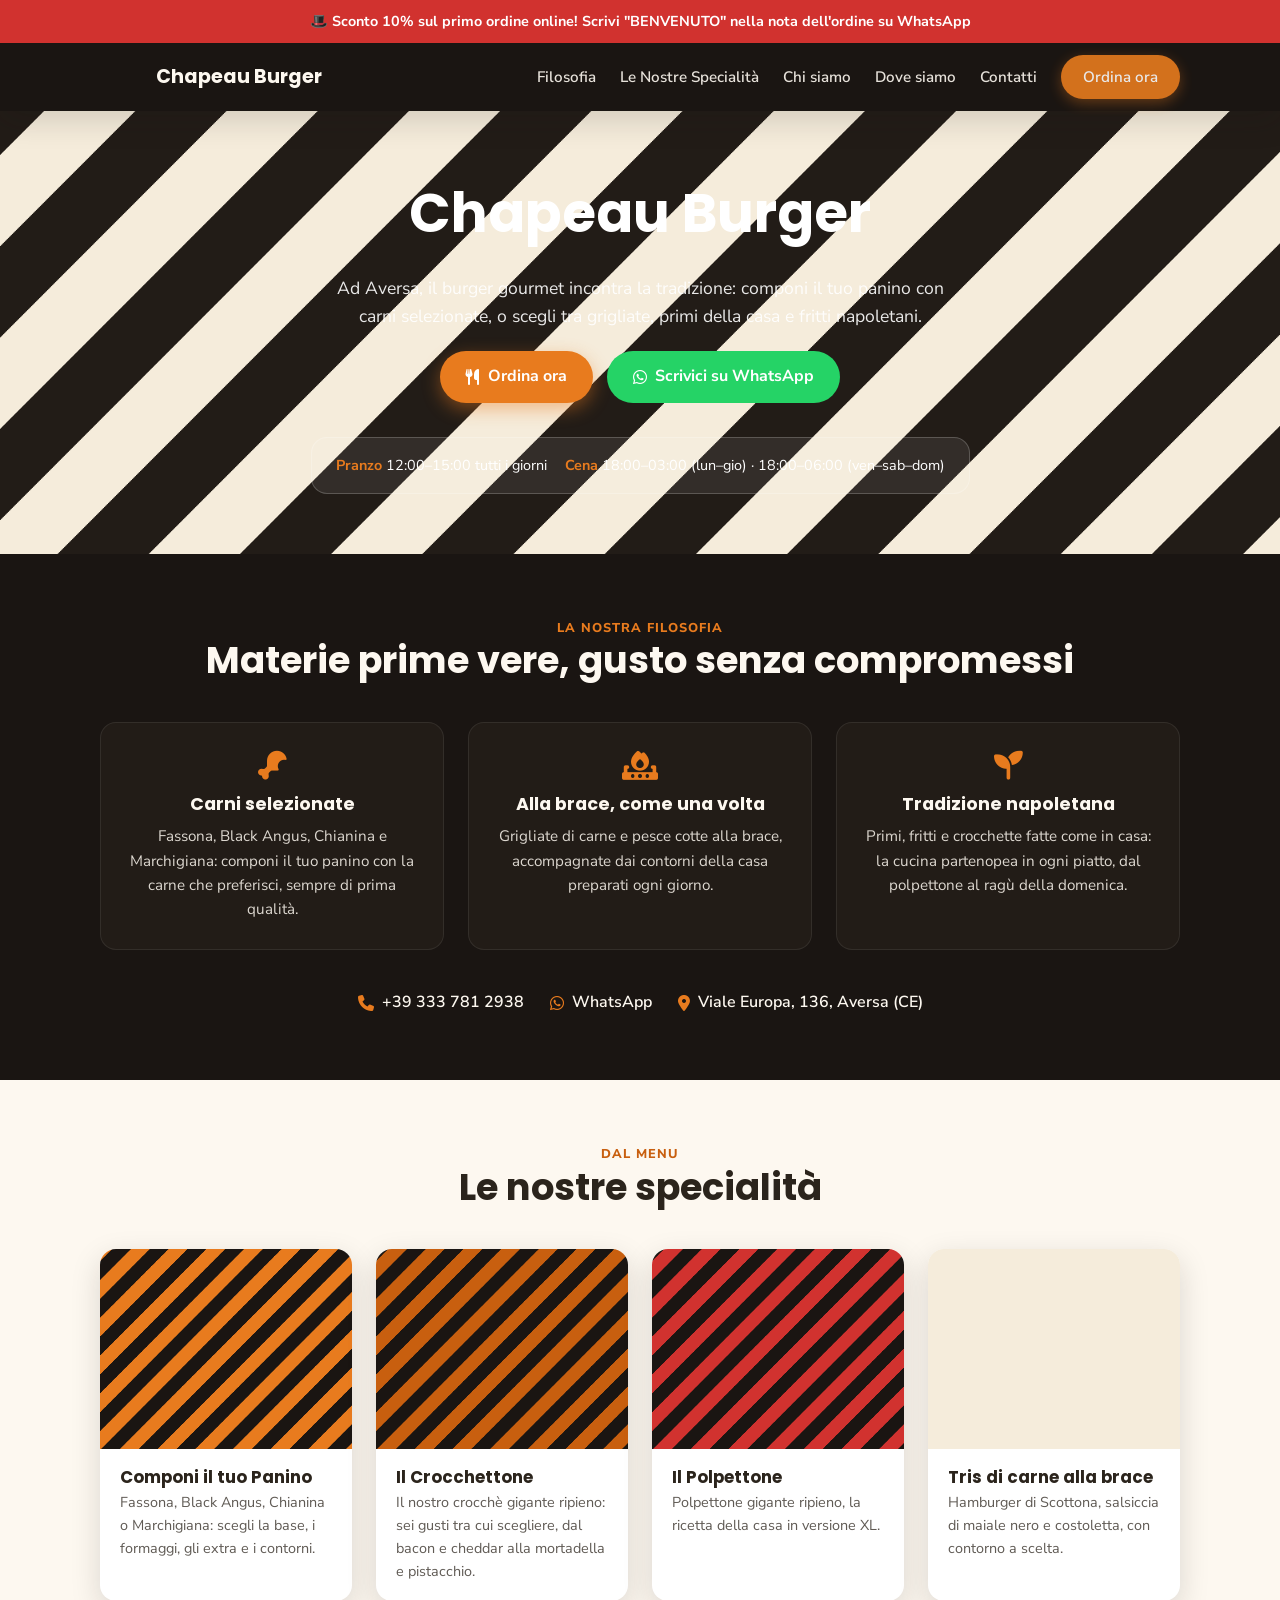
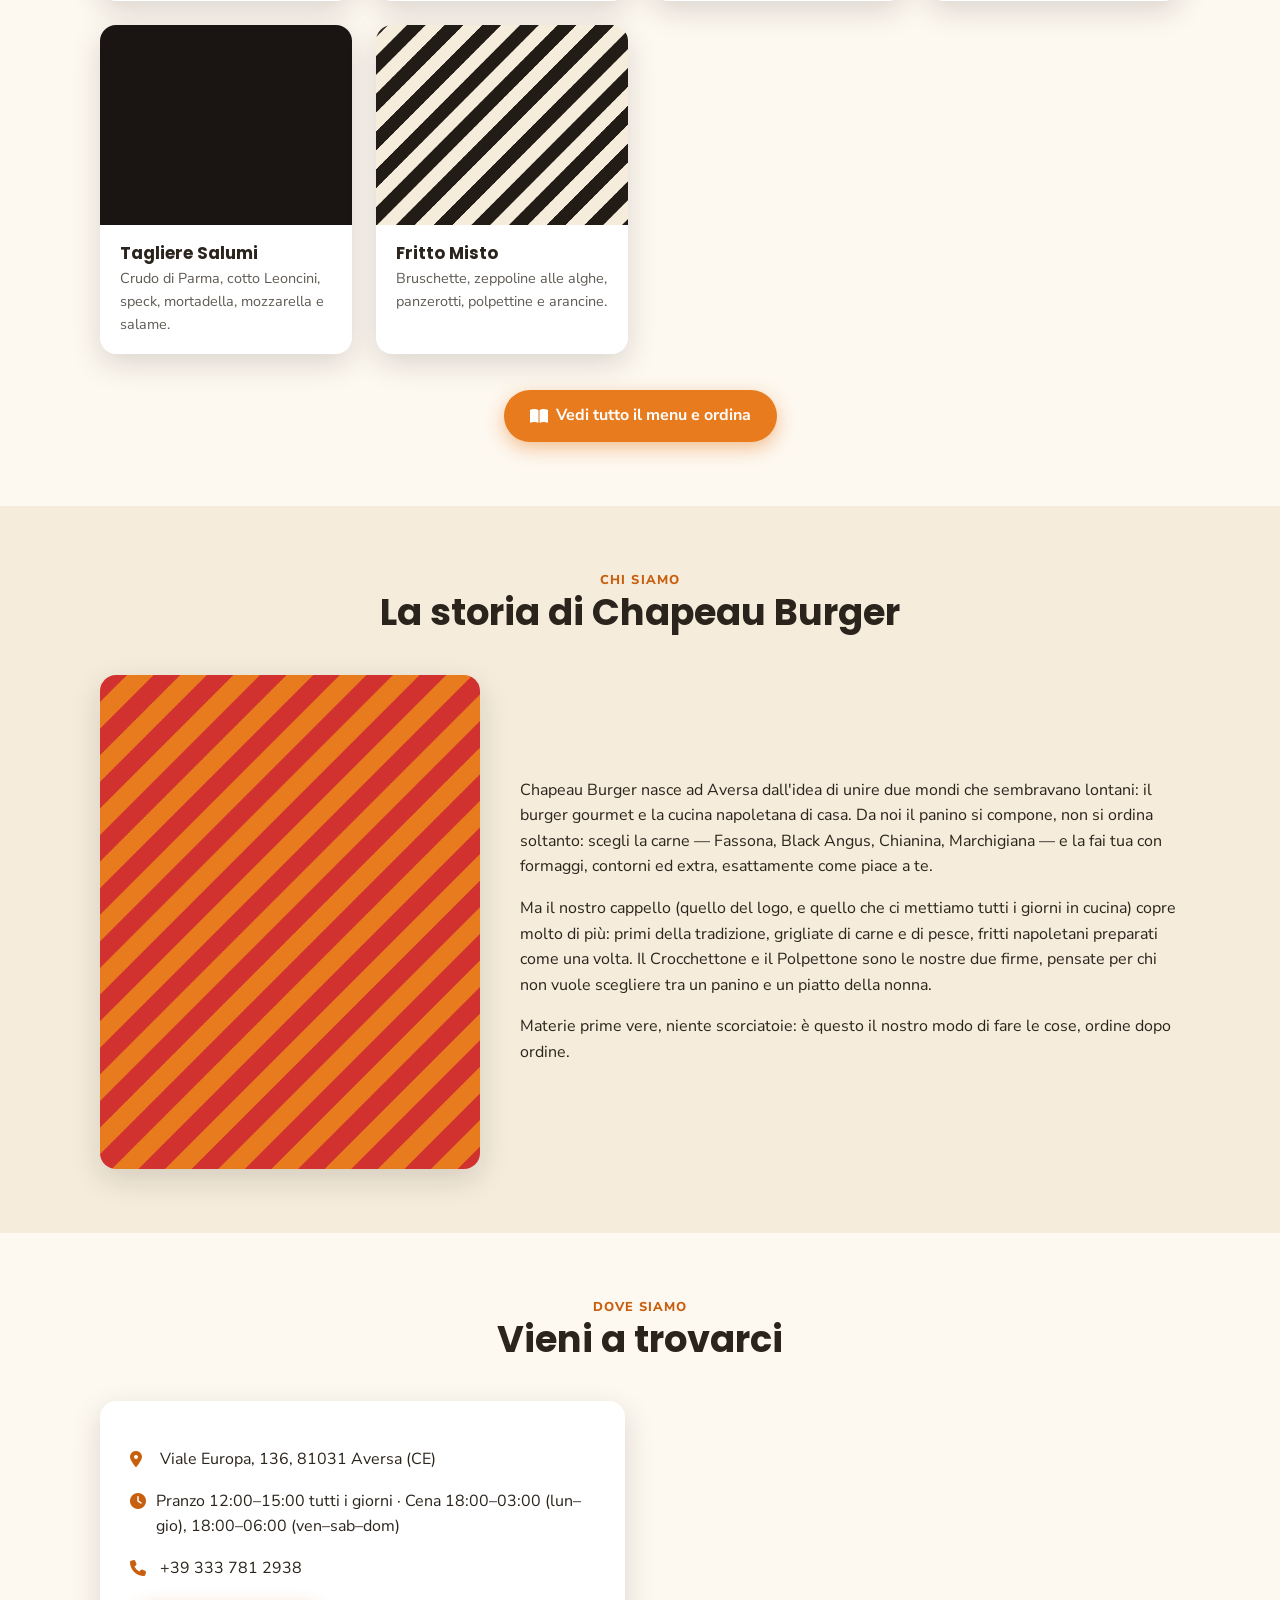
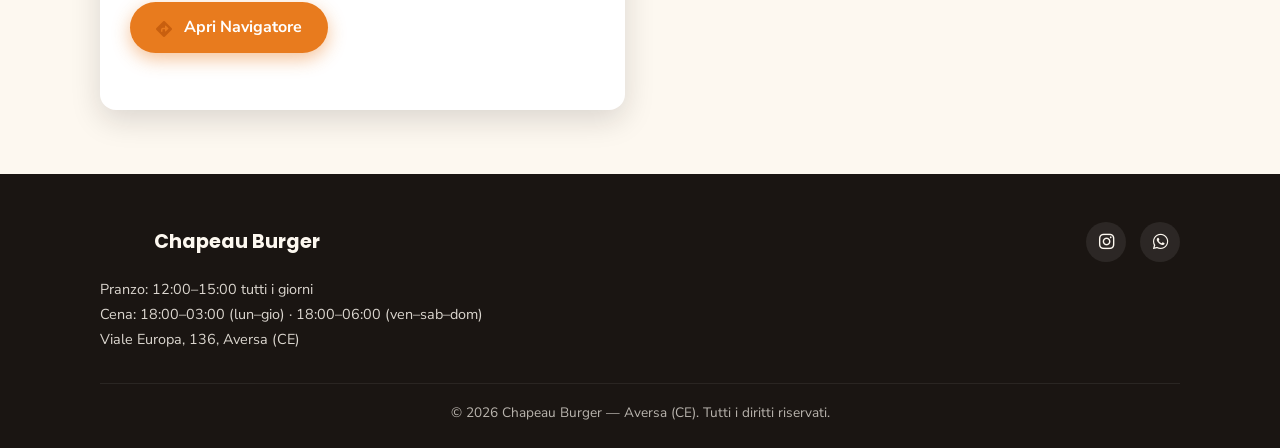
==== index.html @ 7fc09548 "Genera sistema completo Chapeau Burger: vetrina, ordinazione, admin, magazzino Sito vetrina (index.h" ====
<!DOCTYPE html>
<html lang="it">
<head>
<meta charset="UTF-8">
<meta name="viewport" content="width=device-width, initial-scale=1.0">
<title>Chapeau Burger Aversa | Burger Gourmet, Grigliate & Cucina Napoletana</title>
<meta name="description" content="Chapeau Burger ad Aversa (CE): burger gourmet componibili con carni selezionate Fassona, Black Angus e Chianina, grigliate, primi della tradizione napoletana. Ordina online o su WhatsApp, asporto e domicilio.">
<link rel="canonical" href="https://www.chapeauburger.it/">
<meta name="theme-color" content="#1a1512">

<meta property="og:type" content="restaurant">
<meta property="og:title" content="Chapeau Burger Aversa | Burger Gourmet & Grigliate">
<meta property="og:description" content="Componi il tuo panino con carni selezionate, o scegli tra grigliate e primi della tradizione. Ordina online o su WhatsApp.">
<meta property="og:image" content="https://www.chapeauburger.it/images/hero-bg.jpg">
<meta property="og:url" content="https://www.chapeauburger.it/">
<meta property="og:locale" content="it_IT">

<link rel="icon" href="images/favicon.png">
<link rel="preconnect" href="https://fonts.googleapis.com">
<link href="https://fonts.googleapis.com/css2?family=Poppins:wght@600;700;800&family=Nunito+Sans:wght@400;600;700&display=swap" rel="stylesheet">
<link rel="stylesheet" href="https://cdnjs.cloudflare.com/ajax/libs/font-awesome/6.5.1/css/all.min.css">
<link rel="stylesheet" href="css/site.css">
</head>
<body>

<div class="banner-promo" id="banner-promo">🎩 Sconto 10% sul primo ordine online! Scrivi "BENVENUTO" nella nota dell'ordine su WhatsApp</div>

<header class="topbar">
  <div class="container">
    <a href="#" class="topbar-brand">
      <img src="images/logo.png" alt="Logo Chapeau Burger">
      Chapeau Burger
    </a>
    <button class="menu-toggle" id="menu-toggle" aria-label="Apri menu di navigazione"><i class="fa-solid fa-bars"></i></button>
    <nav class="topbar-nav" id="topbar-nav">
      <a href="#filosofia">Filosofia</a>
      <a href="#pizze">Le Nostre Specialità</a>
      <a href="#chi-siamo">Chi siamo</a>
      <a href="#dove-siamo">Dove siamo</a>
      <a href="#contatti">Contatti</a>
      <a href="menu.html" class="cta-btn">Ordina ora</a>
    </nav>
  </div>
</header>

<section class="hero" style="background-image:url('images/hero-bg.jpg');">
  <div class="container">
    <h1>Chapeau Burger</h1>
    <p class="sottotitolo">Ad Aversa, il burger gourmet incontra la tradizione: componi il tuo panino con carni selezionate, o scegli tra grigliate, primi della casa e fritti napoletani.</p>
    <div class="hero-azioni">
      <a href="menu.html" class="btn btn-primario"><i class="fa-solid fa-utensils"></i> Ordina ora</a>
      <a href="https://wa.me/393337812938?text=Ciao%20Chapeau%20Burger%2C%20vorrei%20fare%20un%20ordine!" target="_blank" rel="noopener" class="btn btn-secondario"><i class="fa-brands fa-whatsapp"></i> Scrivici su WhatsApp</a>
    </div>
    <div class="hero-orari">
      <span><strong>Pranzo</strong> 12:00–15:00 tutti i giorni</span>
      <span><strong>Cena</strong> 18:00–03:00 (lun–gio) · 18:00–06:00 (ven–sab–dom)</span>
    </div>
  </div>
</section>

<section class="filosofia" id="filosofia">
  <div class="container">
    <div class="section-titolo">
      <div class="eyebrow">La nostra filosofia</div>
      <h2>Materie prime vere, gusto senza compromessi</h2>
    </div>
    <div class="filosofia-grid">
      <div class="filosofia-card">
        <i class="fa-solid fa-drumstick-bite"></i>
        <h3>Carni selezionate</h3>
        <p>Fassona, Black Angus, Chianina e Marchigiana: componi il tuo panino con la carne che preferisci, sempre di prima qualità.</p>
      </div>
      <div class="filosofia-card">
        <i class="fa-solid fa-fire-burner"></i>
        <h3>Alla brace, come una volta</h3>
        <p>Grigliate di carne e pesce cotte alla brace, accompagnate dai contorni della casa preparati ogni giorno.</p>
      </div>
      <div class="filosofia-card">
        <i class="fa-solid fa-seedling"></i>
        <h3>Tradizione napoletana</h3>
        <p>Primi, fritti e crocchette fatte come in casa: la cucina partenopea in ogni piatto, dal polpettone al ragù della domenica.</p>
      </div>
    </div>
    <div class="contatti-rapidi">
      <a href="tel:+393337812938"><i class="fa-solid fa-phone"></i> +39 333 781 2938</a>
      <a href="https://wa.me/393337812938" target="_blank" rel="noopener"><i class="fa-brands fa-whatsapp"></i> WhatsApp</a>
      <a href="#dove-siamo"><i class="fa-solid fa-location-dot"></i> Viale Europa, 136, Aversa (CE)</a>
    </div>
  </div>
</section>

<section id="pizze">
  <div class="container">
    <div class="section-titolo">
      <div class="eyebrow">Dal menu</div>
      <h2>Le nostre specialità</h2>
    </div>
    <div class="gallery-grid">
      <div class="gallery-card">
        <img src="images/piatti/componi-panino.jpg" alt="Componi il tuo Panino da Chapeau Burger">
        <div class="gallery-card-body">
          <h3>Componi il tuo Panino</h3>
          <p>Fassona, Black Angus, Chianina o Marchigiana: scegli la base, i formaggi, gli extra e i contorni.</p>
        </div>
      </div>
      <div class="gallery-card">
        <img src="images/piatti/il-crocchettone.jpg" alt="Il Crocchettone di Chapeau Burger">
        <div class="gallery-card-body">
          <h3>Il Crocchettone</h3>
          <p>Il nostro crocchè gigante ripieno: sei gusti tra cui scegliere, dal bacon e cheddar alla mortadella e pistacchio.</p>
        </div>
      </div>
      <div class="gallery-card">
        <img src="images/piatti/il-polpettone.jpg" alt="Il Polpettone di Chapeau Burger">
        <div class="gallery-card-body">
          <h3>Il Polpettone</h3>
          <p>Polpettone gigante ripieno, la ricetta della casa in versione XL.</p>
        </div>
      </div>
      <div class="gallery-card">
        <img src="images/piatti/tris-carne-brace.jpg" alt="Tris di carne alla brace">
        <div class="gallery-card-body">
          <h3>Tris di carne alla brace</h3>
          <p>Hamburger di Scottona, salsiccia di maiale nero e costoletta, con contorno a scelta.</p>
        </div>
      </div>
      <div class="gallery-card">
        <img src="images/piatti/tagliere-salumi.jpg" alt="Tagliere di salumi">
        <div class="gallery-card-body">
          <h3>Tagliere Salumi</h3>
          <p>Crudo di Parma, cotto Leoncini, speck, mortadella, mozzarella e salame.</p>
        </div>
      </div>
      <div class="gallery-card">
        <img src="images/piatti/fritto-misto.jpg" alt="Fritto misto napoletano">
        <div class="gallery-card-body">
          <h3>Fritto Misto</h3>
          <p>Bruschette, zeppoline alle alghe, panzerotti, polpettine e arancine.</p>
        </div>
      </div>
    </div>
    <div style="text-align:center; margin-top: 36px;">
      <a href="menu.html" class="btn btn-primario"><i class="fa-solid fa-book-open"></i> Vedi tutto il menu e ordina</a>
    </div>
  </div>
</section>

<section id="chi-siamo" style="background: var(--crema-2);">
  <div class="container">
    <div class="section-titolo">
      <div class="eyebrow">Chi siamo</div>
      <h2>La storia di Chapeau Burger</h2>
    </div>
    <div class="chi-siamo">
      <img src="images/chef.jpg" alt="Lo chef di Chapeau Burger">
      <div>
        <p>Chapeau Burger nasce ad Aversa dall'idea di unire due mondi che sembravano lontani: il burger gourmet e la cucina napoletana di casa. Da noi il panino si compone, non si ordina soltanto: scegli la carne — Fassona, Black Angus, Chianina, Marchigiana — e la fai tua con formaggi, contorni ed extra, esattamente come piace a te.</p>
        <p>Ma il nostro cappello (quello del logo, e quello che ci mettiamo tutti i giorni in cucina) copre molto di più: primi della tradizione, grigliate di carne e di pesce, fritti napoletani preparati come una volta. Il Crocchettone e il Polpettone sono le nostre due firme, pensate per chi non vuole scegliere tra un panino e un piatto della nonna.</p>
        <p>Materie prime vere, niente scorciatoie: è questo il nostro modo di fare le cose, ordine dopo ordine.</p>
      </div>
    </div>
  </div>
</section>

<section id="dove-siamo">
  <div class="container">
    <div class="section-titolo">
      <div class="eyebrow">Dove siamo</div>
      <h2>Vieni a trovarci</h2>
    </div>
    <div class="dove-siamo-grid">
      <div class="dove-info">
        <p><i class="fa-solid fa-location-dot"></i> Viale Europa, 136, 81031 Aversa (CE)</p>
        <p><i class="fa-solid fa-clock"></i> Pranzo 12:00–15:00 tutti i giorni · Cena 18:00–03:00 (lun–gio), 18:00–06:00 (ven–sab–dom)</p>
        <p><i class="fa-solid fa-phone"></i> <a href="tel:+393337812938">+39 333 781 2938</a></p>
        <p style="margin-top:20px;">
          <a class="btn btn-primario" href="https://maps.google.com/maps/place//data=!4m2!3m1!1s0x133b01271f1517b1:0xddb667e65a0e51fb?entry=s" target="_blank" rel="noopener">
            <i class="fa-solid fa-diamond-turn-right"></i> Apri Navigatore
          </a>
        </p>
      </div>
      <div class="dove-siamo">
        <iframe src="https://www.google.com/maps?q=Chapeau+Burger+Viale+Europa+136+Aversa+CE&output=embed" loading="lazy" title="Mappa Chapeau Burger" referrerpolicy="no-referrer-when-downgrade" allowfullscreen></iframe>
      </div>
    </div>
  </div>
</section>

<footer id="contatti">
  <div class="container">
    <div class="footer-grid">
      <div>
        <div class="footer-brand"><img src="images/logo.png" alt="Logo Chapeau Burger"> Chapeau Burger</div>
        <div class="footer-orari" style="margin-top:14px;">
          <p>Pranzo: 12:00–15:00 tutti i giorni</p>
          <p>Cena: 18:00–03:00 (lun–gio) · 18:00–06:00 (ven–sab–dom)</p>
          <p>Viale Europa, 136, Aversa (CE)</p>
        </div>
      </div>
      <div class="footer-social">
        <a href="https://www.instagram.com/chapeauburger" target="_blank" rel="noopener" aria-label="Instagram"><i class="fa-brands fa-instagram"></i></a>
        <a href="https://wa.me/393337812938" target="_blank" rel="noopener" aria-label="WhatsApp"><i class="fa-brands fa-whatsapp"></i></a>
      </div>
    </div>
    <div class="footer-bottom">
      &copy; <span id="anno-corrente"></span> Chapeau Burger — Aversa (CE). Tutti i diritti riservati.
    </div>
  </div>
</footer>

<script>
  document.getElementById('anno-corrente').textContent = new Date().getFullYear();
  const menuToggle = document.getElementById('menu-toggle');
  const topbarNav = document.getElementById('topbar-nav');
  menuToggle.addEventListener('click', () => topbarNav.classList.toggle('aperto'));
  topbarNav.querySelectorAll('a').forEach((a) => a.addEventListener('click', () => topbarNav.classList.remove('aperto')));
</script>
</body>
</html>
---- css/site.css ----
:root {
  --nero: #1a1512;
  --nero-2: #221c17;
  --crema: #fdf8f0;
  --crema-2: #f5ecdb;
  --arancio: #e87b1e;
  --arancio-scuro: #c85f0f;
  --rosso: #d1322f;
  --testo: #2b241c;
  --bianco: #ffffff;
  --ombra: 0 10px 30px rgba(26, 21, 18, 0.15);
  --radius: 16px;
  --font-titoli: "Poppins", sans-serif;
  --font-testo: "Nunito Sans", sans-serif;
}

* { box-sizing: border-box; }
html { scroll-behavior: smooth; }
body {
  margin: 0;
  font-family: var(--font-testo);
  color: var(--testo);
  background: var(--crema);
  line-height: 1.6;
}
img { max-width: 100%; display: block; }
a { color: inherit; text-decoration: none; }
h1, h2, h3, h4 { font-family: var(--font-titoli); margin: 0 0 0.5em; line-height: 1.2; }
.container { max-width: 1120px; margin: 0 auto; padding: 0 20px; }
.sr-only { position: absolute; width: 1px; height: 1px; overflow: hidden; clip: rect(0,0,0,0); }

/* Banner promo */
.banner-promo {
  background: var(--rosso);
  color: var(--bianco);
  text-align: center;
  font-weight: 700;
  font-size: 0.9rem;
  padding: 10px 16px;
  position: sticky;
  top: 0;
  z-index: 60;
}

/* Topbar */
.topbar {
  position: sticky;
  top: 0;
  z-index: 50;
  background: var(--nero);
  color: var(--crema);
  box-shadow: var(--ombra);
}
.topbar .container {
  display: flex;
  align-items: center;
  justify-content: space-between;
  gap: 16px;
  padding-top: 12px;
  padding-bottom: 12px;
}
.topbar-brand { display: flex; align-items: center; gap: 12px; font-family: var(--font-titoli); font-weight: 700; font-size: 1.2rem; }
.topbar-brand img { width: 44px; height: 44px; border-radius: 50%; object-fit: cover; background: var(--crema); }
.topbar-nav { display: none; gap: 24px; align-items: center; }
.topbar-nav a { font-weight: 600; font-size: 0.95rem; opacity: 0.9; }
.topbar-nav a:hover { color: var(--arancio); opacity: 1; }
.cta-btn {
  background: var(--arancio);
  color: var(--bianco);
  font-weight: 700;
  padding: 10px 22px;
  border-radius: 999px;
  font-size: 0.95rem;
  box-shadow: 0 4px 14px rgba(232, 123, 30, 0.4);
  white-space: nowrap;
}
.cta-btn:hover { background: var(--arancio-scuro); }
.menu-toggle { display: block; background: none; border: none; color: var(--crema); font-size: 1.4rem; cursor: pointer; }

@media (min-width: 880px) {
  .topbar-nav { display: flex; }
  .menu-toggle { display: none; }
}

.topbar-nav.aperto {
  display: flex;
  position: absolute;
  top: 100%;
  left: 0;
  right: 0;
  background: var(--nero);
  flex-direction: column;
  padding: 16px 20px 20px;
  gap: 14px;
  box-shadow: var(--ombra);
}

/* Hero */
.hero {
  background: linear-gradient(180deg, rgba(26,21,18,0.55), rgba(26,21,18,0.85)), var(--nero);
  background-size: cover;
  background-position: center;
  color: var(--bianco);
  padding: 70px 0 60px;
  text-align: center;
}
.hero h1 { font-size: clamp(2rem, 6vw, 3.4rem); }
.hero .sottotitolo { font-size: 1.1rem; opacity: 0.9; max-width: 620px; margin: 0 auto 1.2em; }
.hero-azioni { display: flex; flex-wrap: wrap; justify-content: center; gap: 14px; margin: 20px 0 34px; }
.btn {
  display: inline-flex;
  align-items: center;
  gap: 8px;
  padding: 13px 26px;
  border-radius: 999px;
  font-weight: 700;
  font-size: 1rem;
}
.btn-primario { background: var(--arancio); color: var(--bianco); box-shadow: 0 6px 18px rgba(232,123,30,0.45); }
.btn-primario:hover { background: var(--arancio-scuro); }
.btn-secondario { background: #25d366; color: var(--bianco); }
.btn-secondario:hover { filter: brightness(0.92); }
.hero-orari {
  display: inline-flex;
  flex-wrap: wrap;
  gap: 18px;
  background: rgba(255,255,255,0.08);
  border: 1px solid rgba(255,255,255,0.2);
  border-radius: var(--radius);
  padding: 16px 24px;
  font-size: 0.9rem;
  justify-content: center;
}
.hero-orari strong { color: var(--arancio); }

/* Sezioni generiche */
section { padding: 64px 0; }
.section-titolo { text-align: center; margin-bottom: 40px; }
.section-titolo .eyebrow {
  color: var(--arancio-scuro);
  font-weight: 800;
  letter-spacing: 0.08em;
  text-transform: uppercase;
  font-size: 0.8rem;
}
.section-titolo h2 { font-size: clamp(1.7rem, 4vw, 2.3rem); }

/* Filosofia (banda scura) */
.filosofia { background: var(--nero); color: var(--crema); }
.filosofia .section-titolo .eyebrow { color: var(--arancio); }
.filosofia-grid { display: grid; gap: 24px; grid-template-columns: repeat(auto-fit, minmax(220px, 1fr)); }
.filosofia-card {
  background: var(--nero-2);
  border: 1px solid rgba(255,255,255,0.08);
  border-radius: var(--radius);
  padding: 28px 24px;
  text-align: center;
}
.filosofia-card i { font-size: 1.8rem; color: var(--arancio); margin-bottom: 14px; }
.filosofia-card h3 { font-size: 1.1rem; }
.filosofia-card p { opacity: 0.85; font-size: 0.95rem; margin: 0; }
.contatti-rapidi { display: flex; flex-wrap: wrap; justify-content: center; gap: 26px; margin-top: 40px; font-weight: 600; }
.contatti-rapidi a { display: flex; align-items: center; gap: 8px; }
.contatti-rapidi i { color: var(--arancio); }

/* Gallery piatti */
.gallery-grid { display: grid; gap: 24px; grid-template-columns: repeat(auto-fit, minmax(240px, 1fr)); }
.gallery-card { background: var(--bianco); border-radius: var(--radius); overflow: hidden; box-shadow: var(--ombra); }
.gallery-card img { width: 100%; height: 200px; object-fit: cover; }
.gallery-card-body { padding: 18px 20px; }
.gallery-card h3 { font-size: 1.05rem; margin-bottom: 4px; }
.gallery-card p { font-size: 0.9rem; opacity: 0.75; margin: 0; }

/* Chi siamo */
.chi-siamo { display: grid; gap: 40px; grid-template-columns: 1fr; align-items: center; }
.chi-siamo img { border-radius: var(--radius); box-shadow: var(--ombra); width: 100%; max-width: 380px; margin: 0 auto; }
@media (min-width: 800px) { .chi-siamo { grid-template-columns: 380px 1fr; } }

/* Dove siamo */
.dove-siamo-grid { display: grid; gap: 30px; grid-template-columns: 1fr; }
@media (min-width: 880px) { .dove-siamo-grid { grid-template-columns: 1fr 1fr; } }
.dove-info { background: var(--bianco); border-radius: var(--radius); padding: 30px; box-shadow: var(--ombra); }
.dove-info p { display: flex; gap: 10px; align-items: flex-start; }
.dove-info i { color: var(--arancio-scuro); width: 20px; margin-top: 4px; }
.dove-siamo iframe { width: 100%; height: 100%; min-height: 300px; border: 0; border-radius: var(--radius); }

/* Footer */
footer { background: var(--nero); color: var(--crema); padding: 48px 0 24px; }
.footer-grid { display: flex; flex-wrap: wrap; justify-content: space-between; gap: 30px; margin-bottom: 30px; }
.footer-brand { display: flex; align-items: center; gap: 12px; font-family: var(--font-titoli); font-weight: 700; font-size: 1.2rem; }
.footer-brand img { width: 42px; height: 42px; border-radius: 50%; background: var(--crema); }
.footer-orari p { margin: 2px 0; font-size: 0.9rem; opacity: 0.85; }
.footer-social { display: flex; gap: 14px; }
.footer-social a {
  width: 40px; height: 40px; border-radius: 50%; background: rgba(255,255,255,0.08);
  display: flex; align-items: center; justify-content: center; font-size: 1.1rem;
}
.footer-social a:hover { background: var(--arancio); }
.footer-bottom { border-top: 1px solid rgba(255,255,255,0.1); padding-top: 18px; text-align: center; font-size: 0.85rem; opacity: 0.7; }
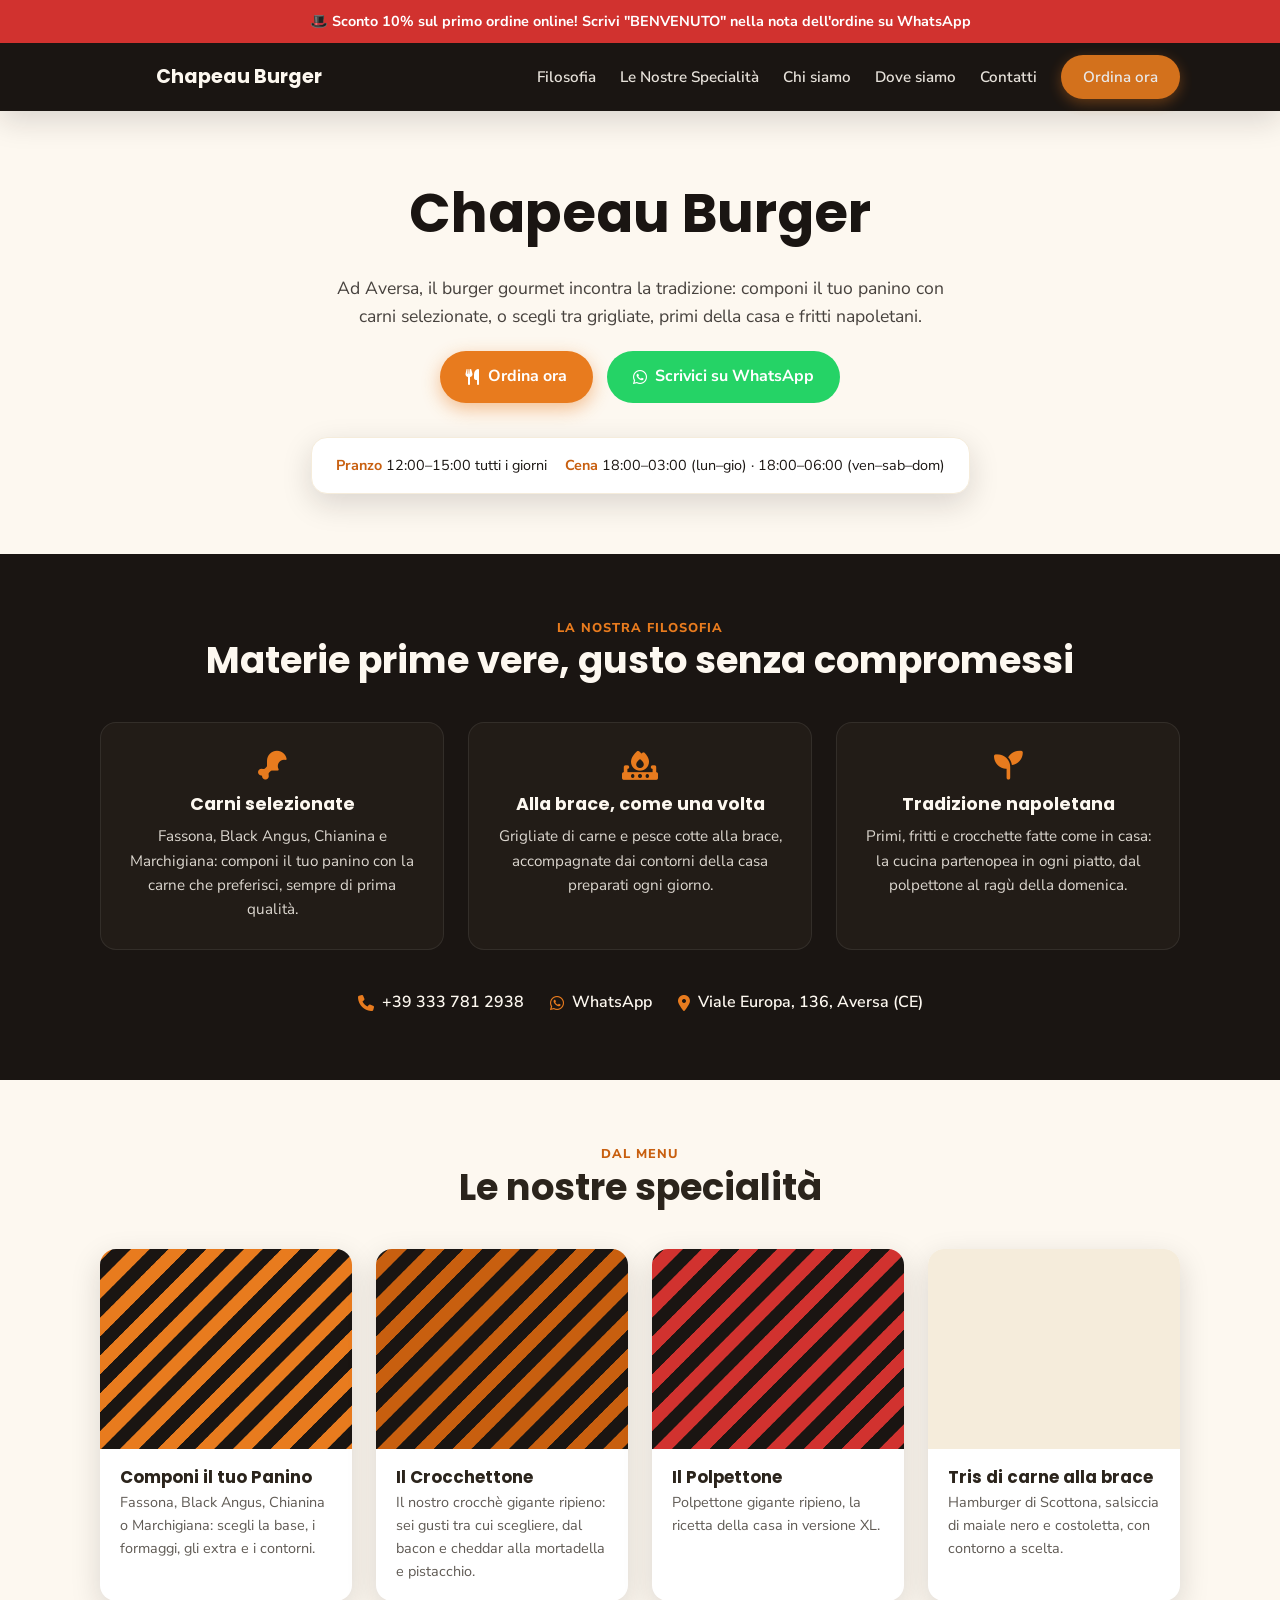
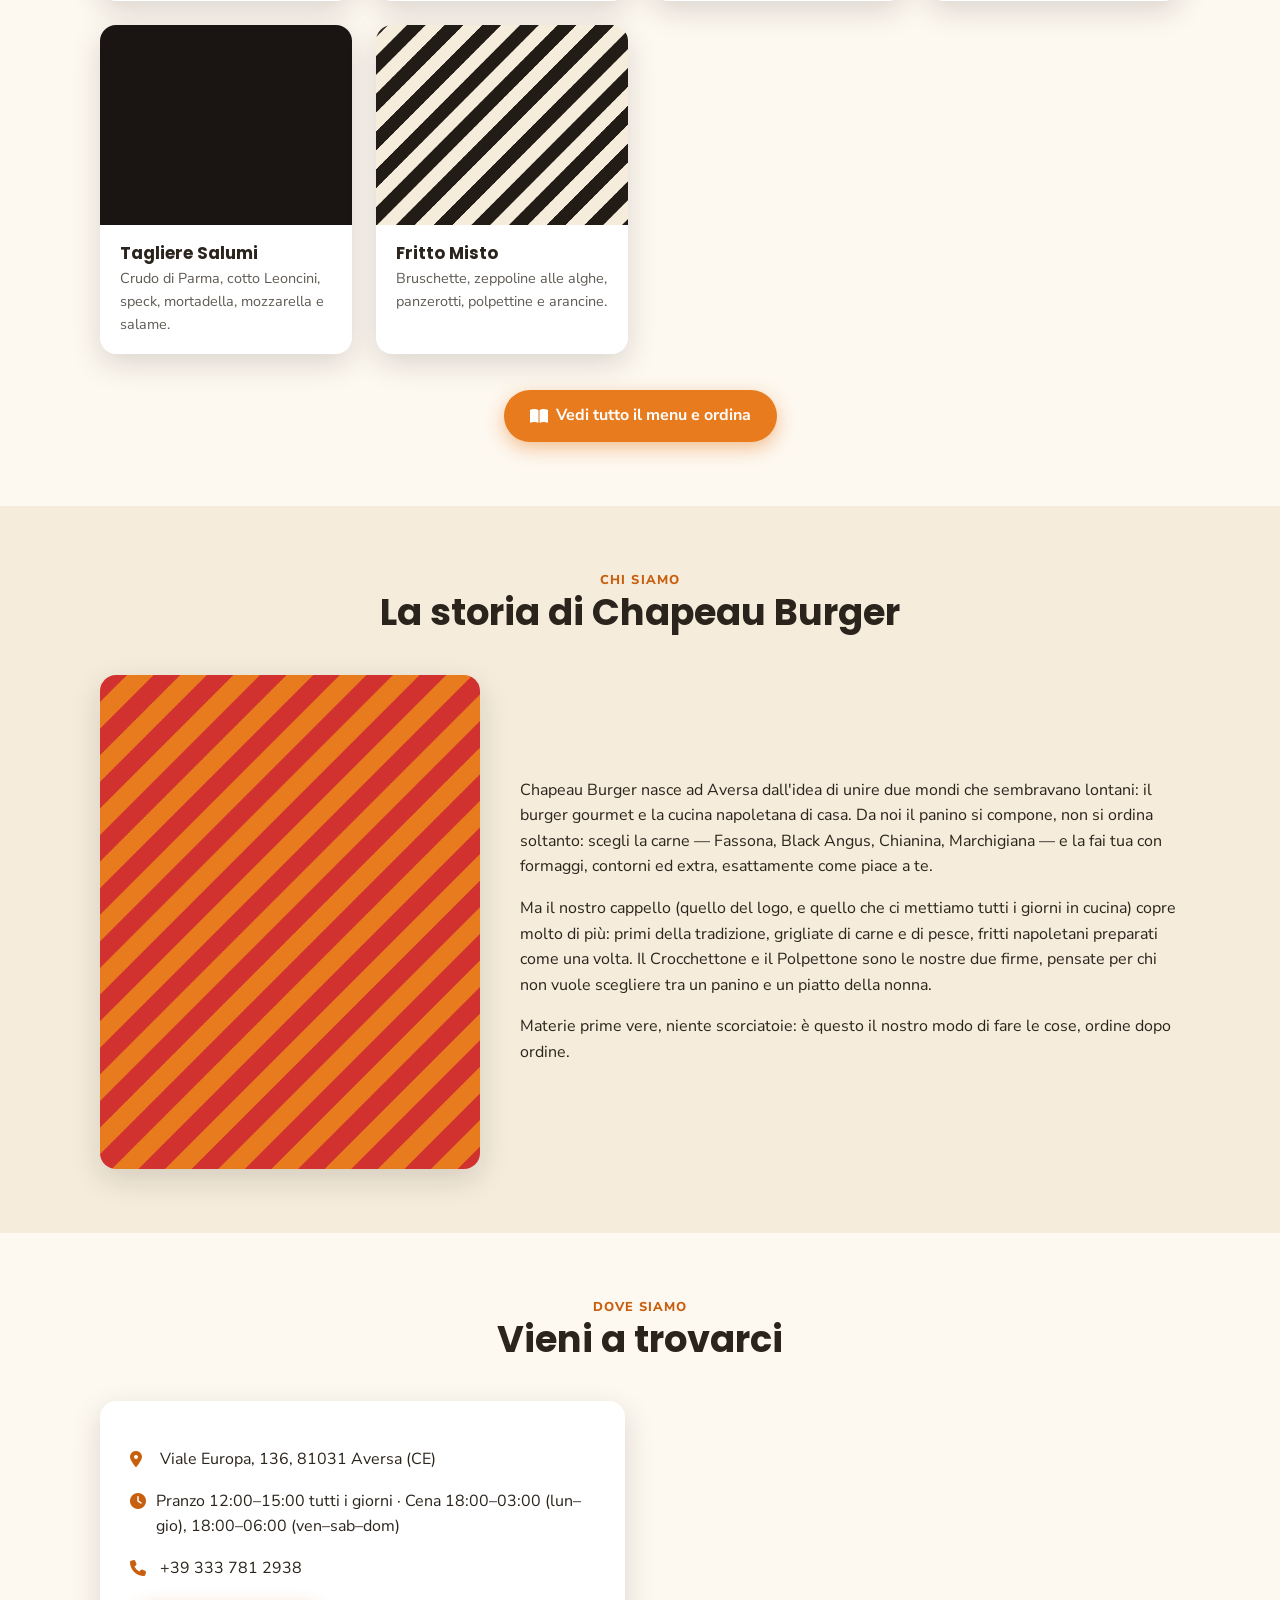
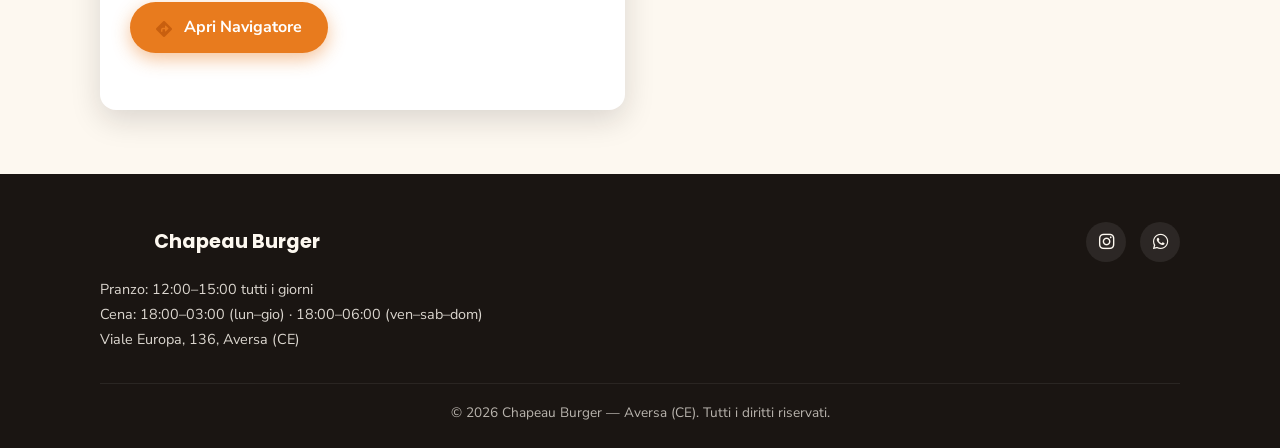
==== commit a946ac6f: "Filtro categorie reale su menu.html e hero panna su index.html Le tab categoria ora mostrano solo la" ====
--- a/index.html
+++ b/index.html
@@ -43,7 +43,7 @@
   </div>
 </header>
 
-<section class="hero" style="background-image:url('images/hero-bg.jpg');">
+<section class="hero">
   <div class="container">
     <h1>Chapeau Burger</h1>
     <p class="sottotitolo">Ad Aversa, il burger gourmet incontra la tradizione: componi il tuo panino con carni selezionate, o scegli tra grigliate, primi della casa e fritti napoletani.</p>
--- a/css/site.css
+++ b/css/site.css
@@ -97,15 +97,13 @@
 
 /* Hero */
 .hero {
-  background: linear-gradient(180deg, rgba(26,21,18,0.55), rgba(26,21,18,0.85)), var(--nero);
-  background-size: cover;
-  background-position: center;
-  color: var(--bianco);
+  background: var(--crema);
+  color: var(--nero);
   padding: 70px 0 60px;
   text-align: center;
 }
-.hero h1 { font-size: clamp(2rem, 6vw, 3.4rem); }
-.hero .sottotitolo { font-size: 1.1rem; opacity: 0.9; max-width: 620px; margin: 0 auto 1.2em; }
+.hero h1 { font-size: clamp(2rem, 6vw, 3.4rem); color: var(--nero); }
+.hero .sottotitolo { font-size: 1.1rem; opacity: 0.8; max-width: 620px; margin: 0 auto 1.2em; }
 .hero-azioni { display: flex; flex-wrap: wrap; justify-content: center; gap: 14px; margin: 20px 0 34px; }
 .btn {
   display: inline-flex;
@@ -124,14 +122,15 @@
   display: inline-flex;
   flex-wrap: wrap;
   gap: 18px;
-  background: rgba(255,255,255,0.08);
-  border: 1px solid rgba(255,255,255,0.2);
+  background: var(--bianco);
+  border: 1px solid var(--crema-2);
   border-radius: var(--radius);
   padding: 16px 24px;
   font-size: 0.9rem;
   justify-content: center;
+  box-shadow: var(--ombra);
 }
-.hero-orari strong { color: var(--arancio); }
+.hero-orari strong { color: var(--arancio-scuro); }
 
 /* Sezioni generiche */
 section { padding: 64px 0; }
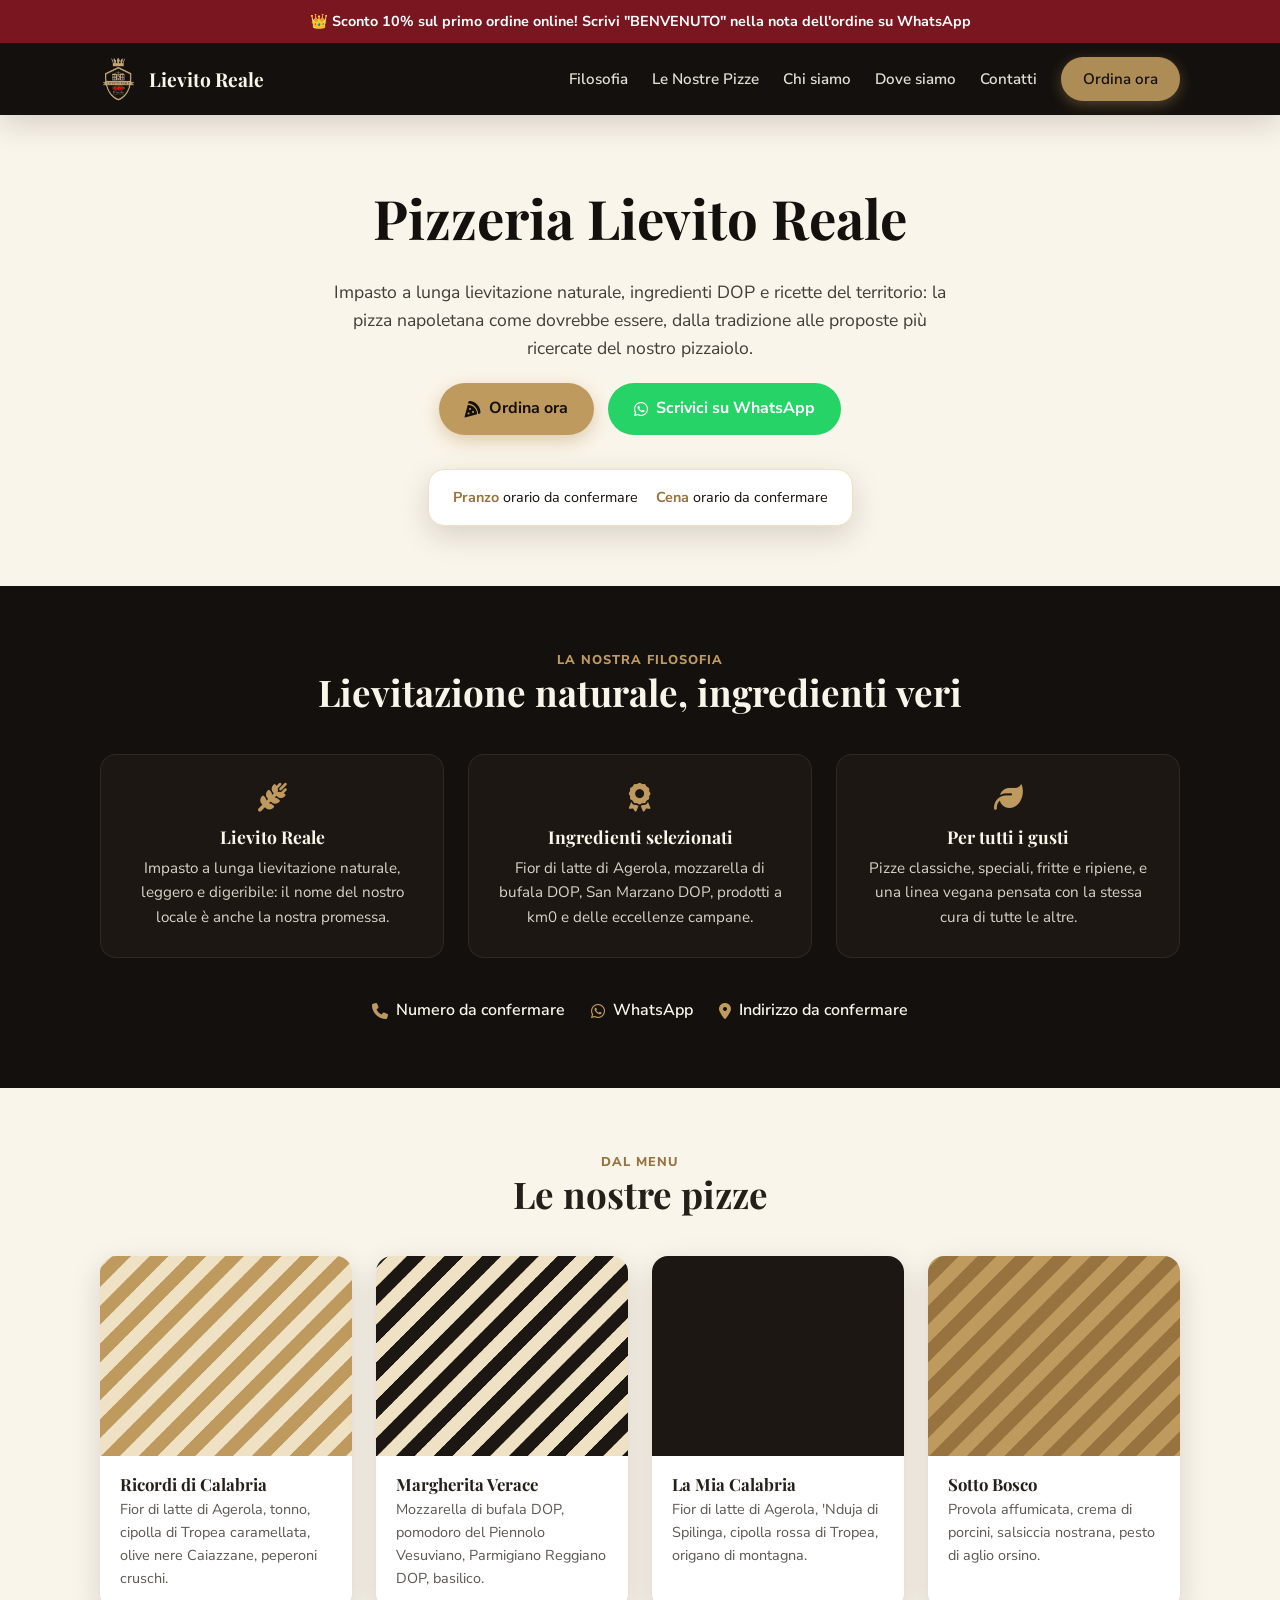
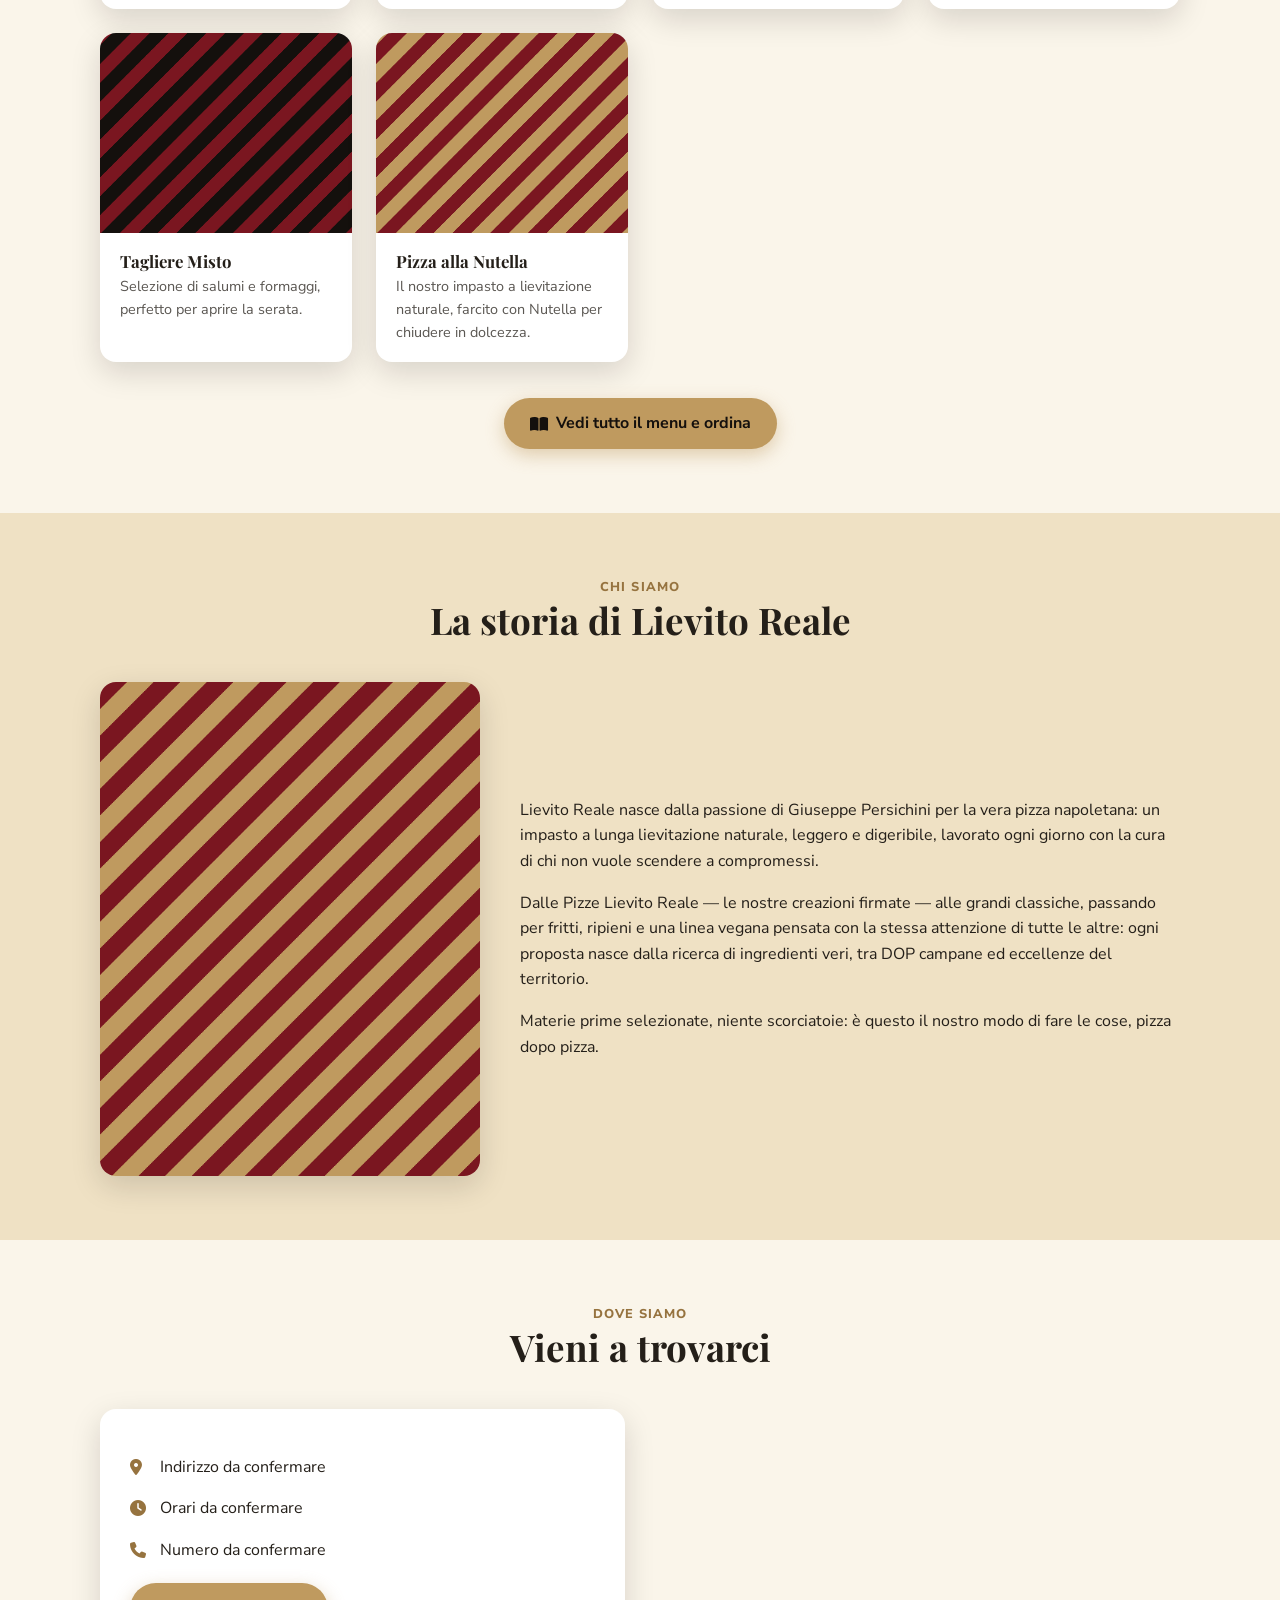
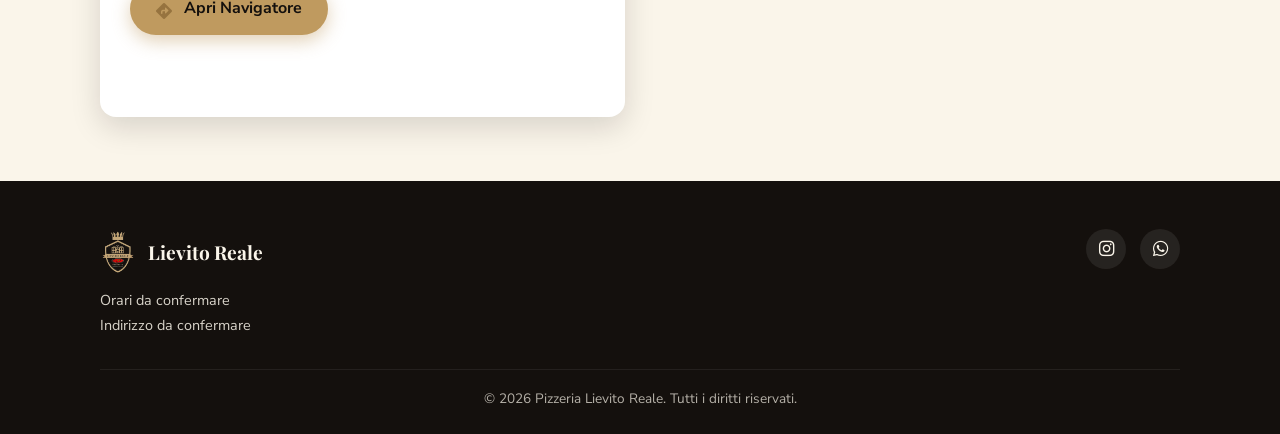
==== commit 7b037ce5: "Rebranding completo: da Chapeau Burger a Pizzeria Lievito Reale Nuovo logo, palette oro/nero/crema c" ====
--- a/index.html
+++ b/index.html
@@ -3,38 +3,38 @@
 <head>
 <meta charset="UTF-8">
 <meta name="viewport" content="width=device-width, initial-scale=1.0">
-<title>Chapeau Burger Aversa | Burger Gourmet, Grigliate & Cucina Napoletana</title>
-<meta name="description" content="Chapeau Burger ad Aversa (CE): burger gourmet componibili con carni selezionate Fassona, Black Angus e Chianina, grigliate, primi della tradizione napoletana. Ordina online o su WhatsApp, asporto e domicilio.">
-<link rel="canonical" href="https://www.chapeauburger.it/">
-<meta name="theme-color" content="#1a1512">
+<title>Pizzeria Lievito Reale | Pizza Napoletana con Ingredienti Selezionati</title>
+<meta name="description" content="Pizzeria Lievito Reale: pizza napoletana con impasto a lievitazione naturale, ingredienti DOP e ricette del territorio. Ordina online o su WhatsApp, asporto e domicilio.">
+<link rel="canonical" href="https://www.lievitoreale.it/">
+<meta name="theme-color" content="#14100d">
 
 <meta property="og:type" content="restaurant">
-<meta property="og:title" content="Chapeau Burger Aversa | Burger Gourmet & Grigliate">
-<meta property="og:description" content="Componi il tuo panino con carni selezionate, o scegli tra grigliate e primi della tradizione. Ordina online o su WhatsApp.">
-<meta property="og:image" content="https://www.chapeauburger.it/images/hero-bg.jpg">
-<meta property="og:url" content="https://www.chapeauburger.it/">
+<meta property="og:title" content="Pizzeria Lievito Reale | Pizza Napoletana con Ingredienti Selezionati">
+<meta property="og:description" content="Impasto a lievitazione naturale, ingredienti DOP e ricette del territorio. Ordina online o su WhatsApp.">
+<meta property="og:image" content="https://www.lievitoreale.it/images/hero-bg.jpg">
+<meta property="og:url" content="https://www.lievitoreale.it/">
 <meta property="og:locale" content="it_IT">
 
 <link rel="icon" href="images/favicon.png">
 <link rel="preconnect" href="https://fonts.googleapis.com">
-<link href="https://fonts.googleapis.com/css2?family=Poppins:wght@600;700;800&family=Nunito+Sans:wght@400;600;700&display=swap" rel="stylesheet">
+<link href="https://fonts.googleapis.com/css2?family=Playfair+Display:wght@600;700;800&family=Nunito+Sans:wght@400;600;700&display=swap" rel="stylesheet">
 <link rel="stylesheet" href="https://cdnjs.cloudflare.com/ajax/libs/font-awesome/6.5.1/css/all.min.css">
 <link rel="stylesheet" href="css/site.css">
 </head>
 <body>
 
-<div class="banner-promo" id="banner-promo">🎩 Sconto 10% sul primo ordine online! Scrivi "BENVENUTO" nella nota dell'ordine su WhatsApp</div>
+<div class="banner-promo" id="banner-promo">👑 Sconto 10% sul primo ordine online! Scrivi "BENVENUTO" nella nota dell'ordine su WhatsApp</div>
 
 <header class="topbar">
   <div class="container">
     <a href="#" class="topbar-brand">
-      <img src="images/logo.png" alt="Logo Chapeau Burger">
-      Chapeau Burger
+      <img src="images/logo.png" alt="Logo Pizzeria Lievito Reale">
+      Lievito Reale
     </a>
     <button class="menu-toggle" id="menu-toggle" aria-label="Apri menu di navigazione"><i class="fa-solid fa-bars"></i></button>
     <nav class="topbar-nav" id="topbar-nav">
       <a href="#filosofia">Filosofia</a>
-      <a href="#pizze">Le Nostre Specialità</a>
+      <a href="#pizze">Le Nostre Pizze</a>
       <a href="#chi-siamo">Chi siamo</a>
       <a href="#dove-siamo">Dove siamo</a>
       <a href="#contatti">Contatti</a>
@@ -45,15 +45,15 @@
 
 <section class="hero">
   <div class="container">
-    <h1>Chapeau Burger</h1>
-    <p class="sottotitolo">Ad Aversa, il burger gourmet incontra la tradizione: componi il tuo panino con carni selezionate, o scegli tra grigliate, primi della casa e fritti napoletani.</p>
+    <h1>Pizzeria Lievito Reale</h1>
+    <p class="sottotitolo">Impasto a lunga lievitazione naturale, ingredienti DOP e ricette del territorio: la pizza napoletana come dovrebbe essere, dalla tradizione alle proposte più ricercate del nostro pizzaiolo.</p>
     <div class="hero-azioni">
-      <a href="menu.html" class="btn btn-primario"><i class="fa-solid fa-utensils"></i> Ordina ora</a>
-      <a href="https://wa.me/393337812938?text=Ciao%20Chapeau%20Burger%2C%20vorrei%20fare%20un%20ordine!" target="_blank" rel="noopener" class="btn btn-secondario"><i class="fa-brands fa-whatsapp"></i> Scrivici su WhatsApp</a>
+      <a href="menu.html" class="btn btn-primario"><i class="fa-solid fa-pizza-slice"></i> Ordina ora</a>
+      <a href="https://wa.me/390000000000?text=Ciao%20Lievito%20Reale%2C%20vorrei%20fare%20un%20ordine!" target="_blank" rel="noopener" class="btn btn-secondario"><i class="fa-brands fa-whatsapp"></i> Scrivici su WhatsApp</a>
     </div>
     <div class="hero-orari">
-      <span><strong>Pranzo</strong> 12:00–15:00 tutti i giorni</span>
-      <span><strong>Cena</strong> 18:00–03:00 (lun–gio) · 18:00–06:00 (ven–sab–dom)</span>
+      <span><strong>Pranzo</strong> orario da confermare</span>
+      <span><strong>Cena</strong> orario da confermare</span>
     </div>
   </div>
 </section>
@@ -62,29 +62,29 @@
   <div class="container">
     <div class="section-titolo">
       <div class="eyebrow">La nostra filosofia</div>
-      <h2>Materie prime vere, gusto senza compromessi</h2>
+      <h2>Lievitazione naturale, ingredienti veri</h2>
     </div>
     <div class="filosofia-grid">
       <div class="filosofia-card">
-        <i class="fa-solid fa-drumstick-bite"></i>
-        <h3>Carni selezionate</h3>
-        <p>Fassona, Black Angus, Chianina e Marchigiana: componi il tuo panino con la carne che preferisci, sempre di prima qualità.</p>
+        <i class="fa-solid fa-wheat-awn"></i>
+        <h3>Lievito Reale</h3>
+        <p>Impasto a lunga lievitazione naturale, leggero e digeribile: il nome del nostro locale è anche la nostra promessa.</p>
       </div>
       <div class="filosofia-card">
-        <i class="fa-solid fa-fire-burner"></i>
-        <h3>Alla brace, come una volta</h3>
-        <p>Grigliate di carne e pesce cotte alla brace, accompagnate dai contorni della casa preparati ogni giorno.</p>
+        <i class="fa-solid fa-award"></i>
+        <h3>Ingredienti selezionati</h3>
+        <p>Fior di latte di Agerola, mozzarella di bufala DOP, San Marzano DOP, prodotti a km0 e delle eccellenze campane.</p>
       </div>
       <div class="filosofia-card">
-        <i class="fa-solid fa-seedling"></i>
-        <h3>Tradizione napoletana</h3>
-        <p>Primi, fritti e crocchette fatte come in casa: la cucina partenopea in ogni piatto, dal polpettone al ragù della domenica.</p>
+        <i class="fa-solid fa-leaf"></i>
+        <h3>Per tutti i gusti</h3>
+        <p>Pizze classiche, speciali, fritte e ripiene, e una linea vegana pensata con la stessa cura di tutte le altre.</p>
       </div>
     </div>
     <div class="contatti-rapidi">
-      <a href="tel:+393337812938"><i class="fa-solid fa-phone"></i> +39 333 781 2938</a>
-      <a href="https://wa.me/393337812938" target="_blank" rel="noopener"><i class="fa-brands fa-whatsapp"></i> WhatsApp</a>
-      <a href="#dove-siamo"><i class="fa-solid fa-location-dot"></i> Viale Europa, 136, Aversa (CE)</a>
+      <a href="tel:+390000000000"><i class="fa-solid fa-phone"></i> Numero da confermare</a>
+      <a href="https://wa.me/390000000000" target="_blank" rel="noopener"><i class="fa-brands fa-whatsapp"></i> WhatsApp</a>
+      <a href="#dove-siamo"><i class="fa-solid fa-location-dot"></i> Indirizzo da confermare</a>
     </div>
   </div>
 </section>
@@ -93,49 +93,49 @@
   <div class="container">
     <div class="section-titolo">
       <div class="eyebrow">Dal menu</div>
-      <h2>Le nostre specialità</h2>
+      <h2>Le nostre pizze</h2>
     </div>
     <div class="gallery-grid">
       <div class="gallery-card">
-        <img src="images/piatti/componi-panino.jpg" alt="Componi il tuo Panino da Chapeau Burger">
-        <div class="gallery-card-body">
-          <h3>Componi il tuo Panino</h3>
-          <p>Fassona, Black Angus, Chianina o Marchigiana: scegli la base, i formaggi, gli extra e i contorni.</p>
-        </div>
-      </div>
-      <div class="gallery-card">
-        <img src="images/piatti/il-crocchettone.jpg" alt="Il Crocchettone di Chapeau Burger">
-        <div class="gallery-card-body">
-          <h3>Il Crocchettone</h3>
-          <p>Il nostro crocchè gigante ripieno: sei gusti tra cui scegliere, dal bacon e cheddar alla mortadella e pistacchio.</p>
-        </div>
-      </div>
-      <div class="gallery-card">
-        <img src="images/piatti/il-polpettone.jpg" alt="Il Polpettone di Chapeau Burger">
-        <div class="gallery-card-body">
-          <h3>Il Polpettone</h3>
-          <p>Polpettone gigante ripieno, la ricetta della casa in versione XL.</p>
-        </div>
-      </div>
-      <div class="gallery-card">
-        <img src="images/piatti/tris-carne-brace.jpg" alt="Tris di carne alla brace">
-        <div class="gallery-card-body">
-          <h3>Tris di carne alla brace</h3>
-          <p>Hamburger di Scottona, salsiccia di maiale nero e costoletta, con contorno a scelta.</p>
-        </div>
-      </div>
-      <div class="gallery-card">
-        <img src="images/piatti/tagliere-salumi.jpg" alt="Tagliere di salumi">
-        <div class="gallery-card-body">
-          <h3>Tagliere Salumi</h3>
-          <p>Crudo di Parma, cotto Leoncini, speck, mortadella, mozzarella e salame.</p>
-        </div>
-      </div>
-      <div class="gallery-card">
-        <img src="images/piatti/fritto-misto.jpg" alt="Fritto misto napoletano">
-        <div class="gallery-card-body">
-          <h3>Fritto Misto</h3>
-          <p>Bruschette, zeppoline alle alghe, panzerotti, polpettine e arancine.</p>
+        <img src="images/piatti/ricordi-di-calabria.jpg" alt="Ricordi di Calabria - Pizzeria Lievito Reale">
+        <div class="gallery-card-body">
+          <h3>Ricordi di Calabria</h3>
+          <p>Fior di latte di Agerola, tonno, cipolla di Tropea caramellata, olive nere Caiazzane, peperoni cruschi.</p>
+        </div>
+      </div>
+      <div class="gallery-card">
+        <img src="images/piatti/margherita-verace.jpg" alt="Margherita Verace - Pizzeria Lievito Reale">
+        <div class="gallery-card-body">
+          <h3>Margherita Verace</h3>
+          <p>Mozzarella di bufala DOP, pomodoro del Piennolo Vesuviano, Parmigiano Reggiano DOP, basilico.</p>
+        </div>
+      </div>
+      <div class="gallery-card">
+        <img src="images/piatti/la-mia-calabria.jpg" alt="La Mia Calabria - Pizzeria Lievito Reale">
+        <div class="gallery-card-body">
+          <h3>La Mia Calabria</h3>
+          <p>Fior di latte di Agerola, 'Nduja di Spilinga, cipolla rossa di Tropea, origano di montagna.</p>
+        </div>
+      </div>
+      <div class="gallery-card">
+        <img src="images/piatti/sotto-bosco.jpg" alt="Sotto Bosco - Pizzeria Lievito Reale">
+        <div class="gallery-card-body">
+          <h3>Sotto Bosco</h3>
+          <p>Provola affumicata, crema di porcini, salsiccia nostrana, pesto di aglio orsino.</p>
+        </div>
+      </div>
+      <div class="gallery-card">
+        <img src="images/piatti/tagliere-misto.jpg" alt="Tagliere Misto - Pizzeria Lievito Reale">
+        <div class="gallery-card-body">
+          <h3>Tagliere Misto</h3>
+          <p>Selezione di salumi e formaggi, perfetto per aprire la serata.</p>
+        </div>
+      </div>
+      <div class="gallery-card">
+        <img src="images/piatti/pizza-nutella.jpg" alt="Pizza alla Nutella - Pizzeria Lievito Reale">
+        <div class="gallery-card-body">
+          <h3>Pizza alla Nutella</h3>
+          <p>Il nostro impasto a lievitazione naturale, farcito con Nutella per chiudere in dolcezza.</p>
         </div>
       </div>
     </div>
@@ -149,14 +149,14 @@
   <div class="container">
     <div class="section-titolo">
       <div class="eyebrow">Chi siamo</div>
-      <h2>La storia di Chapeau Burger</h2>
+      <h2>La storia di Lievito Reale</h2>
     </div>
     <div class="chi-siamo">
-      <img src="images/chef.jpg" alt="Lo chef di Chapeau Burger">
+      <img src="images/chef.jpg" alt="Giuseppe Persichini, pizzaiolo di Lievito Reale">
       <div>
-        <p>Chapeau Burger nasce ad Aversa dall'idea di unire due mondi che sembravano lontani: il burger gourmet e la cucina napoletana di casa. Da noi il panino si compone, non si ordina soltanto: scegli la carne — Fassona, Black Angus, Chianina, Marchigiana — e la fai tua con formaggi, contorni ed extra, esattamente come piace a te.</p>
-        <p>Ma il nostro cappello (quello del logo, e quello che ci mettiamo tutti i giorni in cucina) copre molto di più: primi della tradizione, grigliate di carne e di pesce, fritti napoletani preparati come una volta. Il Crocchettone e il Polpettone sono le nostre due firme, pensate per chi non vuole scegliere tra un panino e un piatto della nonna.</p>
-        <p>Materie prime vere, niente scorciatoie: è questo il nostro modo di fare le cose, ordine dopo ordine.</p>
+        <p>Lievito Reale nasce dalla passione di Giuseppe Persichini per la vera pizza napoletana: un impasto a lunga lievitazione naturale, leggero e digeribile, lavorato ogni giorno con la cura di chi non vuole scendere a compromessi.</p>
+        <p>Dalle Pizze Lievito Reale — le nostre creazioni firmate — alle grandi classiche, passando per fritti, ripieni e una linea vegana pensata con la stessa attenzione di tutte le altre: ogni proposta nasce dalla ricerca di ingredienti veri, tra DOP campane ed eccellenze del territorio.</p>
+        <p>Materie prime selezionate, niente scorciatoie: è questo il nostro modo di fare le cose, pizza dopo pizza.</p>
       </div>
     </div>
   </div>
@@ -170,17 +170,17 @@
     </div>
     <div class="dove-siamo-grid">
       <div class="dove-info">
-        <p><i class="fa-solid fa-location-dot"></i> Viale Europa, 136, 81031 Aversa (CE)</p>
-        <p><i class="fa-solid fa-clock"></i> Pranzo 12:00–15:00 tutti i giorni · Cena 18:00–03:00 (lun–gio), 18:00–06:00 (ven–sab–dom)</p>
-        <p><i class="fa-solid fa-phone"></i> <a href="tel:+393337812938">+39 333 781 2938</a></p>
+        <p><i class="fa-solid fa-location-dot"></i> Indirizzo da confermare</p>
+        <p><i class="fa-solid fa-clock"></i> Orari da confermare</p>
+        <p><i class="fa-solid fa-phone"></i> <a href="tel:+390000000000">Numero da confermare</a></p>
         <p style="margin-top:20px;">
-          <a class="btn btn-primario" href="https://maps.google.com/maps/place//data=!4m2!3m1!1s0x133b01271f1517b1:0xddb667e65a0e51fb?entry=s" target="_blank" rel="noopener">
+          <a class="btn btn-primario" href="https://www.google.com/maps/search/?api=1&query=Pizzeria+Lievito+Reale" target="_blank" rel="noopener">
             <i class="fa-solid fa-diamond-turn-right"></i> Apri Navigatore
           </a>
         </p>
       </div>
       <div class="dove-siamo">
-        <iframe src="https://www.google.com/maps?q=Chapeau+Burger+Viale+Europa+136+Aversa+CE&output=embed" loading="lazy" title="Mappa Chapeau Burger" referrerpolicy="no-referrer-when-downgrade" allowfullscreen></iframe>
+        <iframe src="https://www.google.com/maps?q=Pizzeria+Lievito+Reale&output=embed" loading="lazy" title="Mappa Pizzeria Lievito Reale" referrerpolicy="no-referrer-when-downgrade" allowfullscreen></iframe>
       </div>
     </div>
   </div>
@@ -190,20 +190,19 @@
   <div class="container">
     <div class="footer-grid">
       <div>
-        <div class="footer-brand"><img src="images/logo.png" alt="Logo Chapeau Burger"> Chapeau Burger</div>
+        <div class="footer-brand"><img src="images/logo.png" alt="Logo Pizzeria Lievito Reale"> Lievito Reale</div>
         <div class="footer-orari" style="margin-top:14px;">
-          <p>Pranzo: 12:00–15:00 tutti i giorni</p>
-          <p>Cena: 18:00–03:00 (lun–gio) · 18:00–06:00 (ven–sab–dom)</p>
-          <p>Viale Europa, 136, Aversa (CE)</p>
+          <p>Orari da confermare</p>
+          <p>Indirizzo da confermare</p>
         </div>
       </div>
       <div class="footer-social">
-        <a href="https://www.instagram.com/chapeauburger" target="_blank" rel="noopener" aria-label="Instagram"><i class="fa-brands fa-instagram"></i></a>
-        <a href="https://wa.me/393337812938" target="_blank" rel="noopener" aria-label="WhatsApp"><i class="fa-brands fa-whatsapp"></i></a>
+        <a href="https://www.instagram.com/lievitoreale" target="_blank" rel="noopener" aria-label="Instagram"><i class="fa-brands fa-instagram"></i></a>
+        <a href="https://wa.me/390000000000" target="_blank" rel="noopener" aria-label="WhatsApp"><i class="fa-brands fa-whatsapp"></i></a>
       </div>
     </div>
     <div class="footer-bottom">
-      &copy; <span id="anno-corrente"></span> Chapeau Burger — Aversa (CE). Tutti i diritti riservati.
+      &copy; <span id="anno-corrente"></span> Pizzeria Lievito Reale. Tutti i diritti riservati.
     </div>
   </div>
 </footer>
--- a/css/site.css
+++ b/css/site.css
@@ -1,16 +1,16 @@
 :root {
-  --nero: #1a1512;
-  --nero-2: #221c17;
-  --crema: #fdf8f0;
-  --crema-2: #f5ecdb;
-  --arancio: #e87b1e;
-  --arancio-scuro: #c85f0f;
-  --rosso: #d1322f;
-  --testo: #2b241c;
+  --nero: #14100d;
+  --nero-2: #1c1712;
+  --crema: #faf5ea;
+  --crema-2: #efe1c4;
+  --oro: #bf9a5f;
+  --oro-scuro: #96733f;
+  --rosso: #7a1620;
+  --testo: #241f19;
   --bianco: #ffffff;
-  --ombra: 0 10px 30px rgba(26, 21, 18, 0.15);
+  --ombra: 0 10px 30px rgba(20, 16, 13, 0.15);
   --radius: 16px;
-  --font-titoli: "Poppins", sans-serif;
+  --font-titoli: "Playfair Display", serif;
   --font-testo: "Nunito Sans", sans-serif;
 }
 
@@ -60,21 +60,21 @@
   padding-bottom: 12px;
 }
 .topbar-brand { display: flex; align-items: center; gap: 12px; font-family: var(--font-titoli); font-weight: 700; font-size: 1.2rem; }
-.topbar-brand img { width: 44px; height: 44px; border-radius: 50%; object-fit: cover; background: var(--crema); }
+.topbar-brand img { height: 48px; width: auto; object-fit: contain; }
 .topbar-nav { display: none; gap: 24px; align-items: center; }
 .topbar-nav a { font-weight: 600; font-size: 0.95rem; opacity: 0.9; }
-.topbar-nav a:hover { color: var(--arancio); opacity: 1; }
+.topbar-nav a:hover { color: var(--oro); opacity: 1; }
 .cta-btn {
-  background: var(--arancio);
-  color: var(--bianco);
+  background: var(--oro);
+  color: var(--nero);
   font-weight: 700;
   padding: 10px 22px;
   border-radius: 999px;
   font-size: 0.95rem;
-  box-shadow: 0 4px 14px rgba(232, 123, 30, 0.4);
+  box-shadow: 0 4px 14px rgba(191, 154, 95, 0.4);
   white-space: nowrap;
 }
-.cta-btn:hover { background: var(--arancio-scuro); }
+.cta-btn:hover { background: var(--oro-scuro); }
 .menu-toggle { display: block; background: none; border: none; color: var(--crema); font-size: 1.4rem; cursor: pointer; }
 
 @media (min-width: 880px) {
@@ -114,8 +114,8 @@
   font-weight: 700;
   font-size: 1rem;
 }
-.btn-primario { background: var(--arancio); color: var(--bianco); box-shadow: 0 6px 18px rgba(232,123,30,0.45); }
-.btn-primario:hover { background: var(--arancio-scuro); }
+.btn-primario { background: var(--oro); color: var(--nero); box-shadow: 0 6px 18px rgba(191,154,95,0.45); }
+.btn-primario:hover { background: var(--oro-scuro); color: var(--bianco); }
 .btn-secondario { background: #25d366; color: var(--bianco); }
 .btn-secondario:hover { filter: brightness(0.92); }
 .hero-orari {
@@ -130,13 +130,13 @@
   justify-content: center;
   box-shadow: var(--ombra);
 }
-.hero-orari strong { color: var(--arancio-scuro); }
+.hero-orari strong { color: var(--oro-scuro); }
 
 /* Sezioni generiche */
 section { padding: 64px 0; }
 .section-titolo { text-align: center; margin-bottom: 40px; }
 .section-titolo .eyebrow {
-  color: var(--arancio-scuro);
+  color: var(--oro-scuro);
   font-weight: 800;
   letter-spacing: 0.08em;
   text-transform: uppercase;
@@ -146,7 +146,7 @@
 
 /* Filosofia (banda scura) */
 .filosofia { background: var(--nero); color: var(--crema); }
-.filosofia .section-titolo .eyebrow { color: var(--arancio); }
+.filosofia .section-titolo .eyebrow { color: var(--oro); }
 .filosofia-grid { display: grid; gap: 24px; grid-template-columns: repeat(auto-fit, minmax(220px, 1fr)); }
 .filosofia-card {
   background: var(--nero-2);
@@ -155,12 +155,12 @@
   padding: 28px 24px;
   text-align: center;
 }
-.filosofia-card i { font-size: 1.8rem; color: var(--arancio); margin-bottom: 14px; }
+.filosofia-card i { font-size: 1.8rem; color: var(--oro); margin-bottom: 14px; }
 .filosofia-card h3 { font-size: 1.1rem; }
 .filosofia-card p { opacity: 0.85; font-size: 0.95rem; margin: 0; }
 .contatti-rapidi { display: flex; flex-wrap: wrap; justify-content: center; gap: 26px; margin-top: 40px; font-weight: 600; }
 .contatti-rapidi a { display: flex; align-items: center; gap: 8px; }
-.contatti-rapidi i { color: var(--arancio); }
+.contatti-rapidi i { color: var(--oro); }
 
 /* Gallery piatti */
 .gallery-grid { display: grid; gap: 24px; grid-template-columns: repeat(auto-fit, minmax(240px, 1fr)); }
@@ -180,19 +180,19 @@
 @media (min-width: 880px) { .dove-siamo-grid { grid-template-columns: 1fr 1fr; } }
 .dove-info { background: var(--bianco); border-radius: var(--radius); padding: 30px; box-shadow: var(--ombra); }
 .dove-info p { display: flex; gap: 10px; align-items: flex-start; }
-.dove-info i { color: var(--arancio-scuro); width: 20px; margin-top: 4px; }
+.dove-info i { color: var(--oro-scuro); width: 20px; margin-top: 4px; }
 .dove-siamo iframe { width: 100%; height: 100%; min-height: 300px; border: 0; border-radius: var(--radius); }
 
 /* Footer */
 footer { background: var(--nero); color: var(--crema); padding: 48px 0 24px; }
 .footer-grid { display: flex; flex-wrap: wrap; justify-content: space-between; gap: 30px; margin-bottom: 30px; }
 .footer-brand { display: flex; align-items: center; gap: 12px; font-family: var(--font-titoli); font-weight: 700; font-size: 1.2rem; }
-.footer-brand img { width: 42px; height: 42px; border-radius: 50%; background: var(--crema); }
+.footer-brand img { height: 46px; width: auto; object-fit: contain; }
 .footer-orari p { margin: 2px 0; font-size: 0.9rem; opacity: 0.85; }
 .footer-social { display: flex; gap: 14px; }
 .footer-social a {
   width: 40px; height: 40px; border-radius: 50%; background: rgba(255,255,255,0.08);
   display: flex; align-items: center; justify-content: center; font-size: 1.1rem;
 }
-.footer-social a:hover { background: var(--arancio); }
+.footer-social a:hover { background: var(--oro); color: var(--nero); }
 .footer-bottom { border-top: 1px solid rgba(255,255,255,0.1); padding-top: 18px; text-align: center; font-size: 0.85rem; opacity: 0.7; }
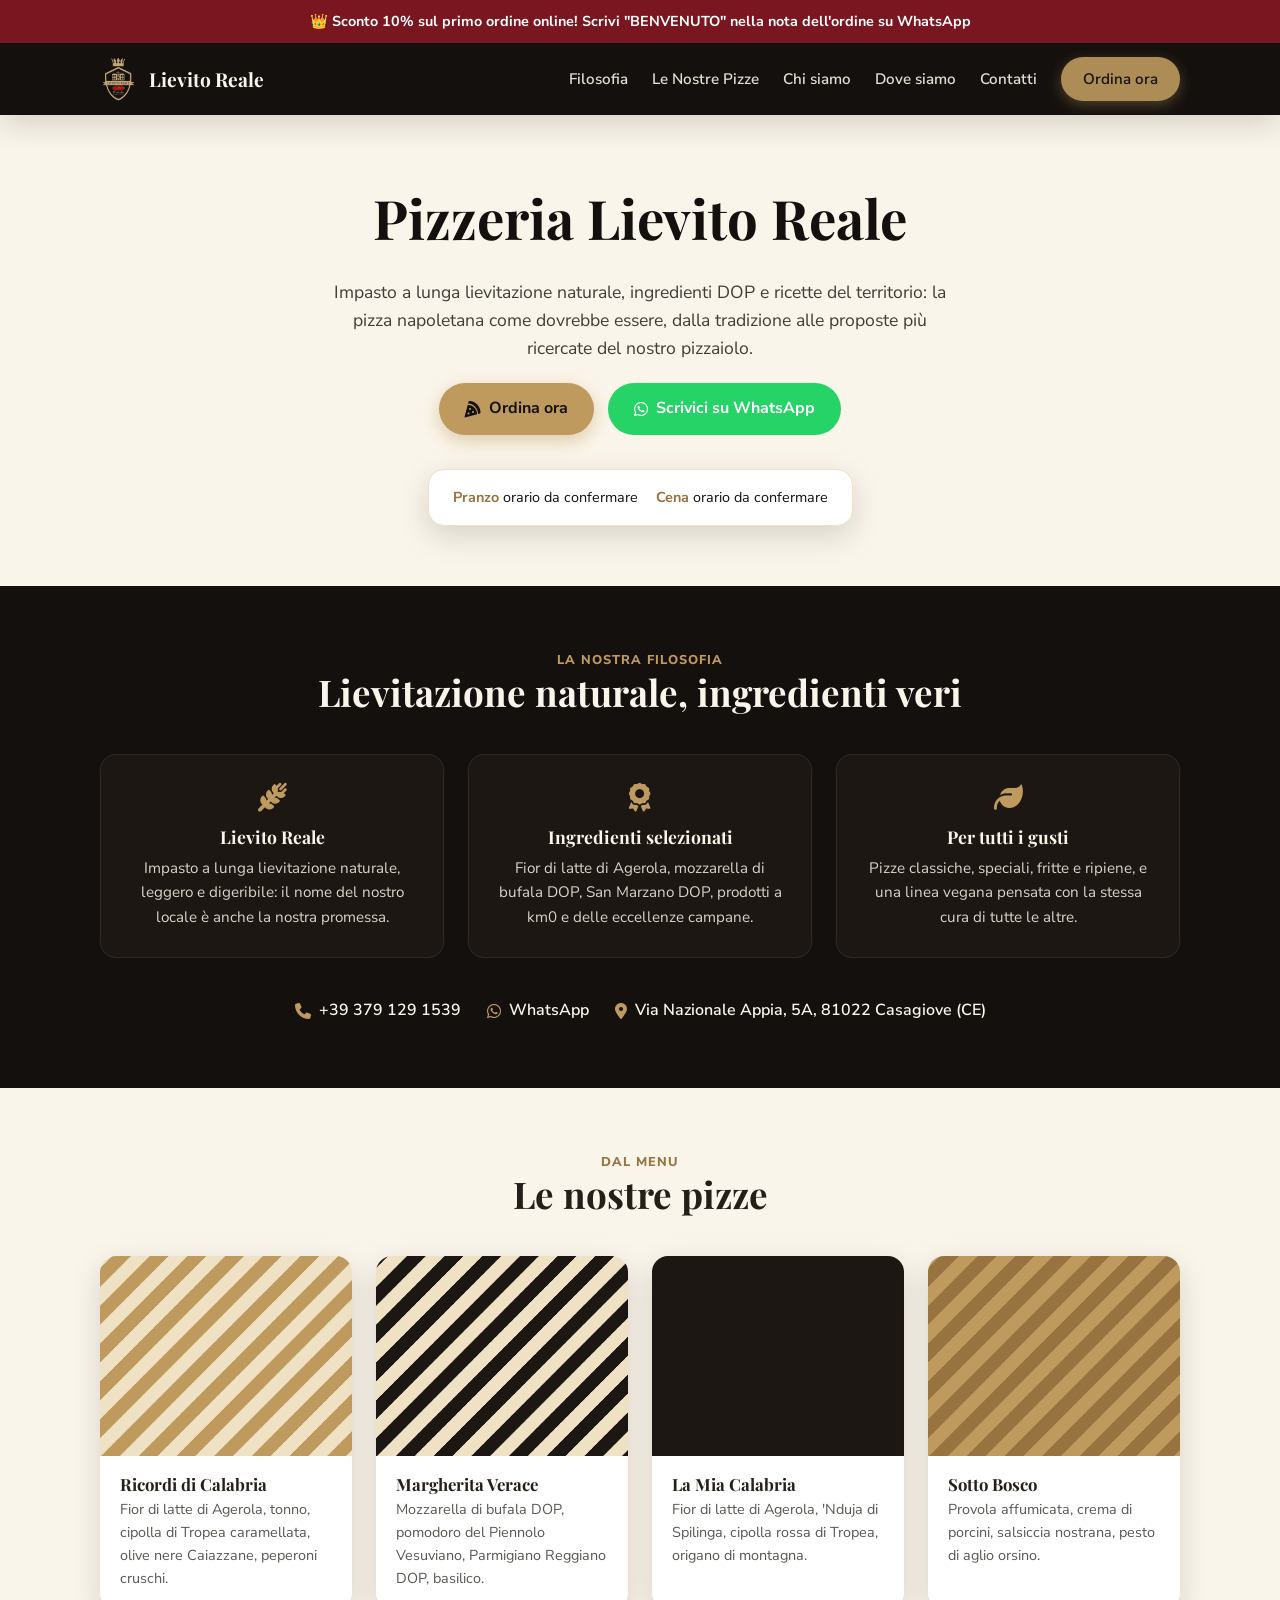
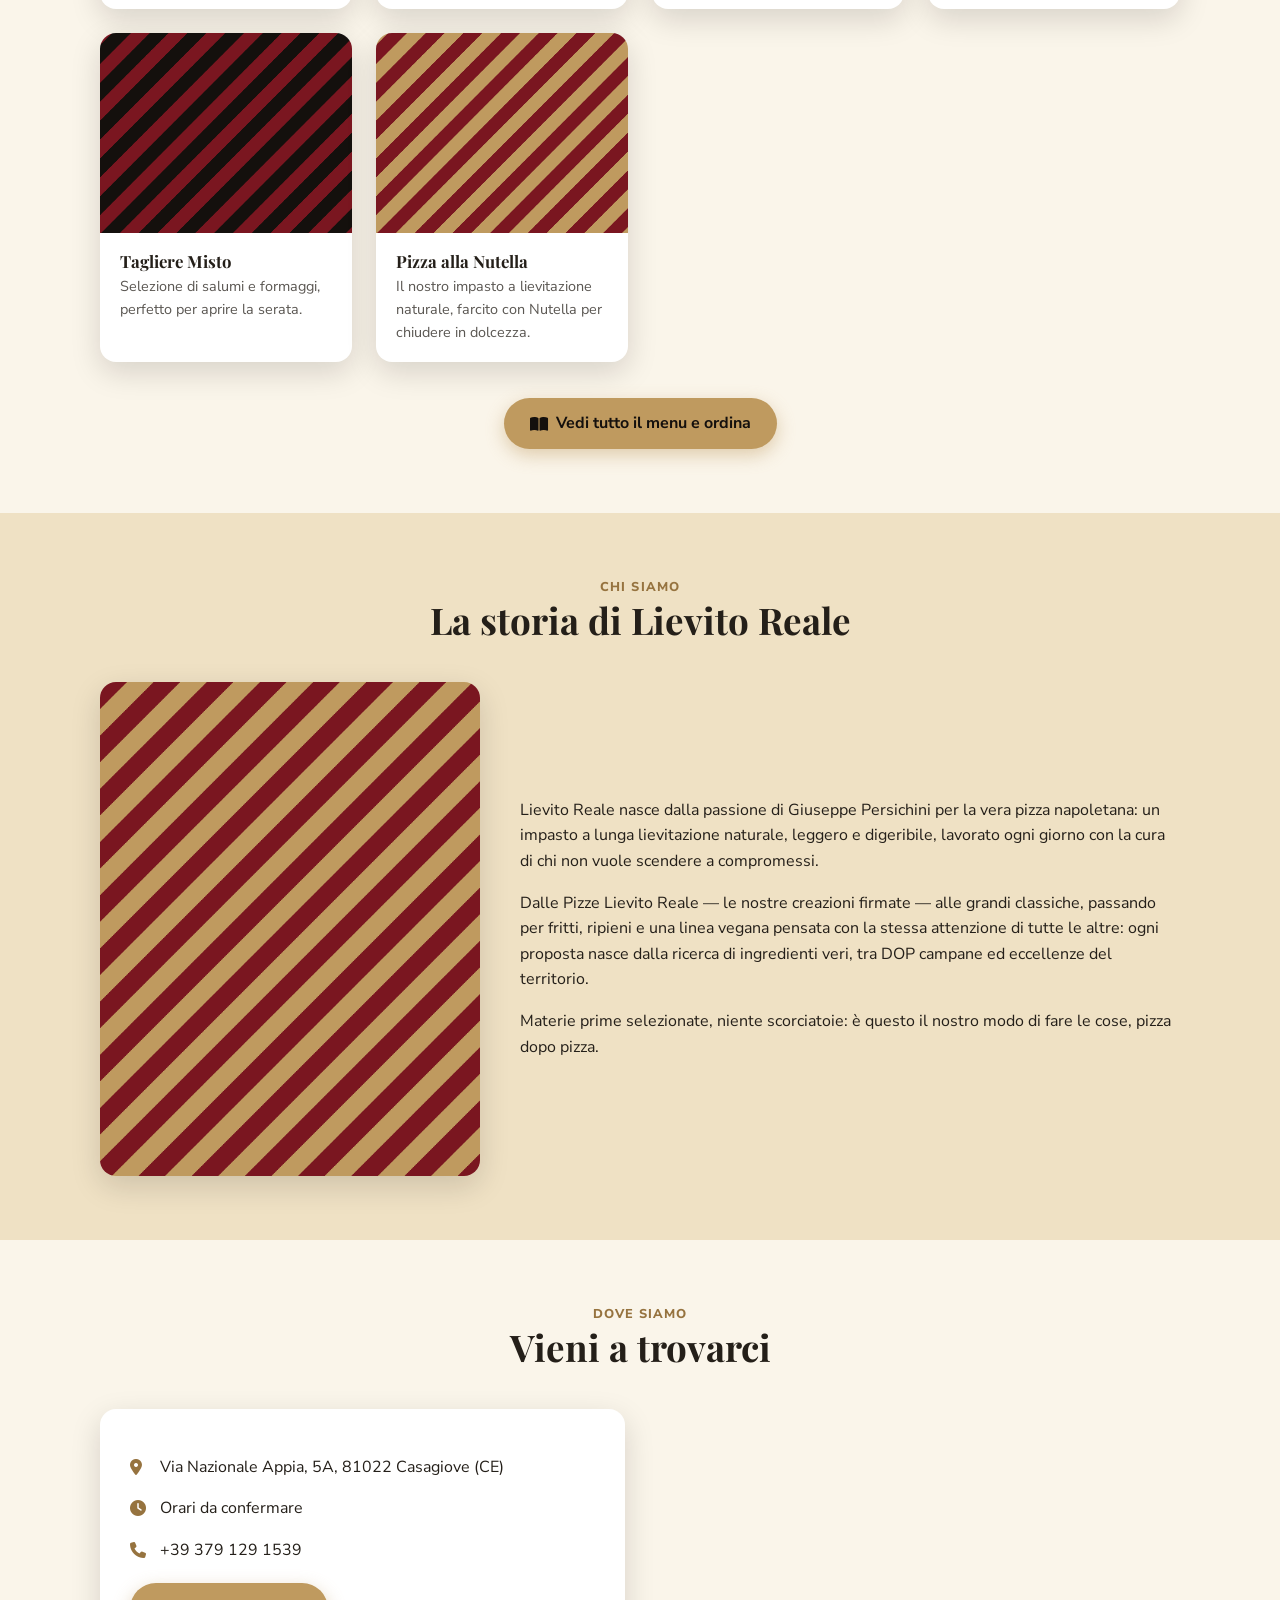
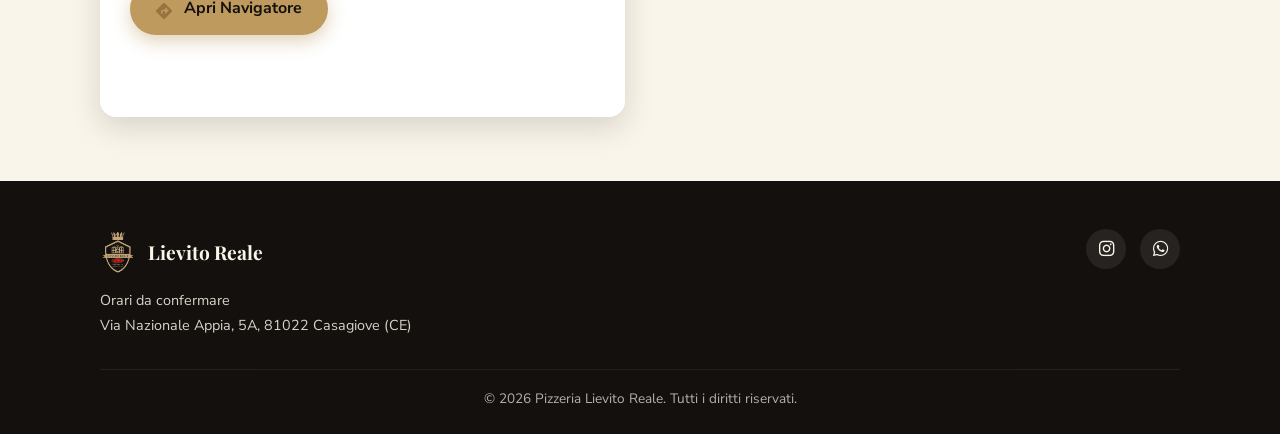
==== commit d4bc509d: "Imposta contatti reali: WhatsApp e indirizzo di Casagiove (CE) Sostituisce i placeholder "da conferm" ====
--- a/index.html
+++ b/index.html
@@ -49,7 +49,7 @@
     <p class="sottotitolo">Impasto a lunga lievitazione naturale, ingredienti DOP e ricette del territorio: la pizza napoletana come dovrebbe essere, dalla tradizione alle proposte più ricercate del nostro pizzaiolo.</p>
     <div class="hero-azioni">
       <a href="menu.html" class="btn btn-primario"><i class="fa-solid fa-pizza-slice"></i> Ordina ora</a>
-      <a href="https://wa.me/390000000000?text=Ciao%20Lievito%20Reale%2C%20vorrei%20fare%20un%20ordine!" target="_blank" rel="noopener" class="btn btn-secondario"><i class="fa-brands fa-whatsapp"></i> Scrivici su WhatsApp</a>
+      <a href="https://wa.me/393791291539?text=Ciao%20Lievito%20Reale%2C%20vorrei%20fare%20un%20ordine!" target="_blank" rel="noopener" class="btn btn-secondario"><i class="fa-brands fa-whatsapp"></i> Scrivici su WhatsApp</a>
     </div>
     <div class="hero-orari">
       <span><strong>Pranzo</strong> orario da confermare</span>
@@ -82,9 +82,9 @@
       </div>
     </div>
     <div class="contatti-rapidi">
-      <a href="tel:+390000000000"><i class="fa-solid fa-phone"></i> Numero da confermare</a>
-      <a href="https://wa.me/390000000000" target="_blank" rel="noopener"><i class="fa-brands fa-whatsapp"></i> WhatsApp</a>
-      <a href="#dove-siamo"><i class="fa-solid fa-location-dot"></i> Indirizzo da confermare</a>
+      <a href="tel:+393791291539"><i class="fa-solid fa-phone"></i> +39 379 129 1539</a>
+      <a href="https://wa.me/393791291539" target="_blank" rel="noopener"><i class="fa-brands fa-whatsapp"></i> WhatsApp</a>
+      <a href="#dove-siamo"><i class="fa-solid fa-location-dot"></i> Via Nazionale Appia, 5A, 81022 Casagiove (CE)</a>
     </div>
   </div>
 </section>
@@ -170,17 +170,17 @@
     </div>
     <div class="dove-siamo-grid">
       <div class="dove-info">
-        <p><i class="fa-solid fa-location-dot"></i> Indirizzo da confermare</p>
+        <p><i class="fa-solid fa-location-dot"></i> Via Nazionale Appia, 5A, 81022 Casagiove (CE)</p>
         <p><i class="fa-solid fa-clock"></i> Orari da confermare</p>
-        <p><i class="fa-solid fa-phone"></i> <a href="tel:+390000000000">Numero da confermare</a></p>
+        <p><i class="fa-solid fa-phone"></i> <a href="tel:+393791291539">+39 379 129 1539</a></p>
         <p style="margin-top:20px;">
-          <a class="btn btn-primario" href="https://www.google.com/maps/search/?api=1&query=Pizzeria+Lievito+Reale" target="_blank" rel="noopener">
+          <a class="btn btn-primario" href="https://www.google.com/maps/search/?api=1&query=Via+Nazionale+Appia+5A+81022+Casagiove+CE" target="_blank" rel="noopener">
             <i class="fa-solid fa-diamond-turn-right"></i> Apri Navigatore
           </a>
         </p>
       </div>
       <div class="dove-siamo">
-        <iframe src="https://www.google.com/maps?q=Pizzeria+Lievito+Reale&output=embed" loading="lazy" title="Mappa Pizzeria Lievito Reale" referrerpolicy="no-referrer-when-downgrade" allowfullscreen></iframe>
+        <iframe src="https://www.google.com/maps?q=Via+Nazionale+Appia+5A+81022+Casagiove+CE&output=embed" loading="lazy" title="Mappa Pizzeria Lievito Reale" referrerpolicy="no-referrer-when-downgrade" allowfullscreen></iframe>
       </div>
     </div>
   </div>
@@ -193,12 +193,12 @@
         <div class="footer-brand"><img src="images/logo.png" alt="Logo Pizzeria Lievito Reale"> Lievito Reale</div>
         <div class="footer-orari" style="margin-top:14px;">
           <p>Orari da confermare</p>
-          <p>Indirizzo da confermare</p>
+          <p>Via Nazionale Appia, 5A, 81022 Casagiove (CE)</p>
         </div>
       </div>
       <div class="footer-social">
         <a href="https://www.instagram.com/lievitoreale" target="_blank" rel="noopener" aria-label="Instagram"><i class="fa-brands fa-instagram"></i></a>
-        <a href="https://wa.me/390000000000" target="_blank" rel="noopener" aria-label="WhatsApp"><i class="fa-brands fa-whatsapp"></i></a>
+        <a href="https://wa.me/393791291539" target="_blank" rel="noopener" aria-label="WhatsApp"><i class="fa-brands fa-whatsapp"></i></a>
       </div>
     </div>
     <div class="footer-bottom">
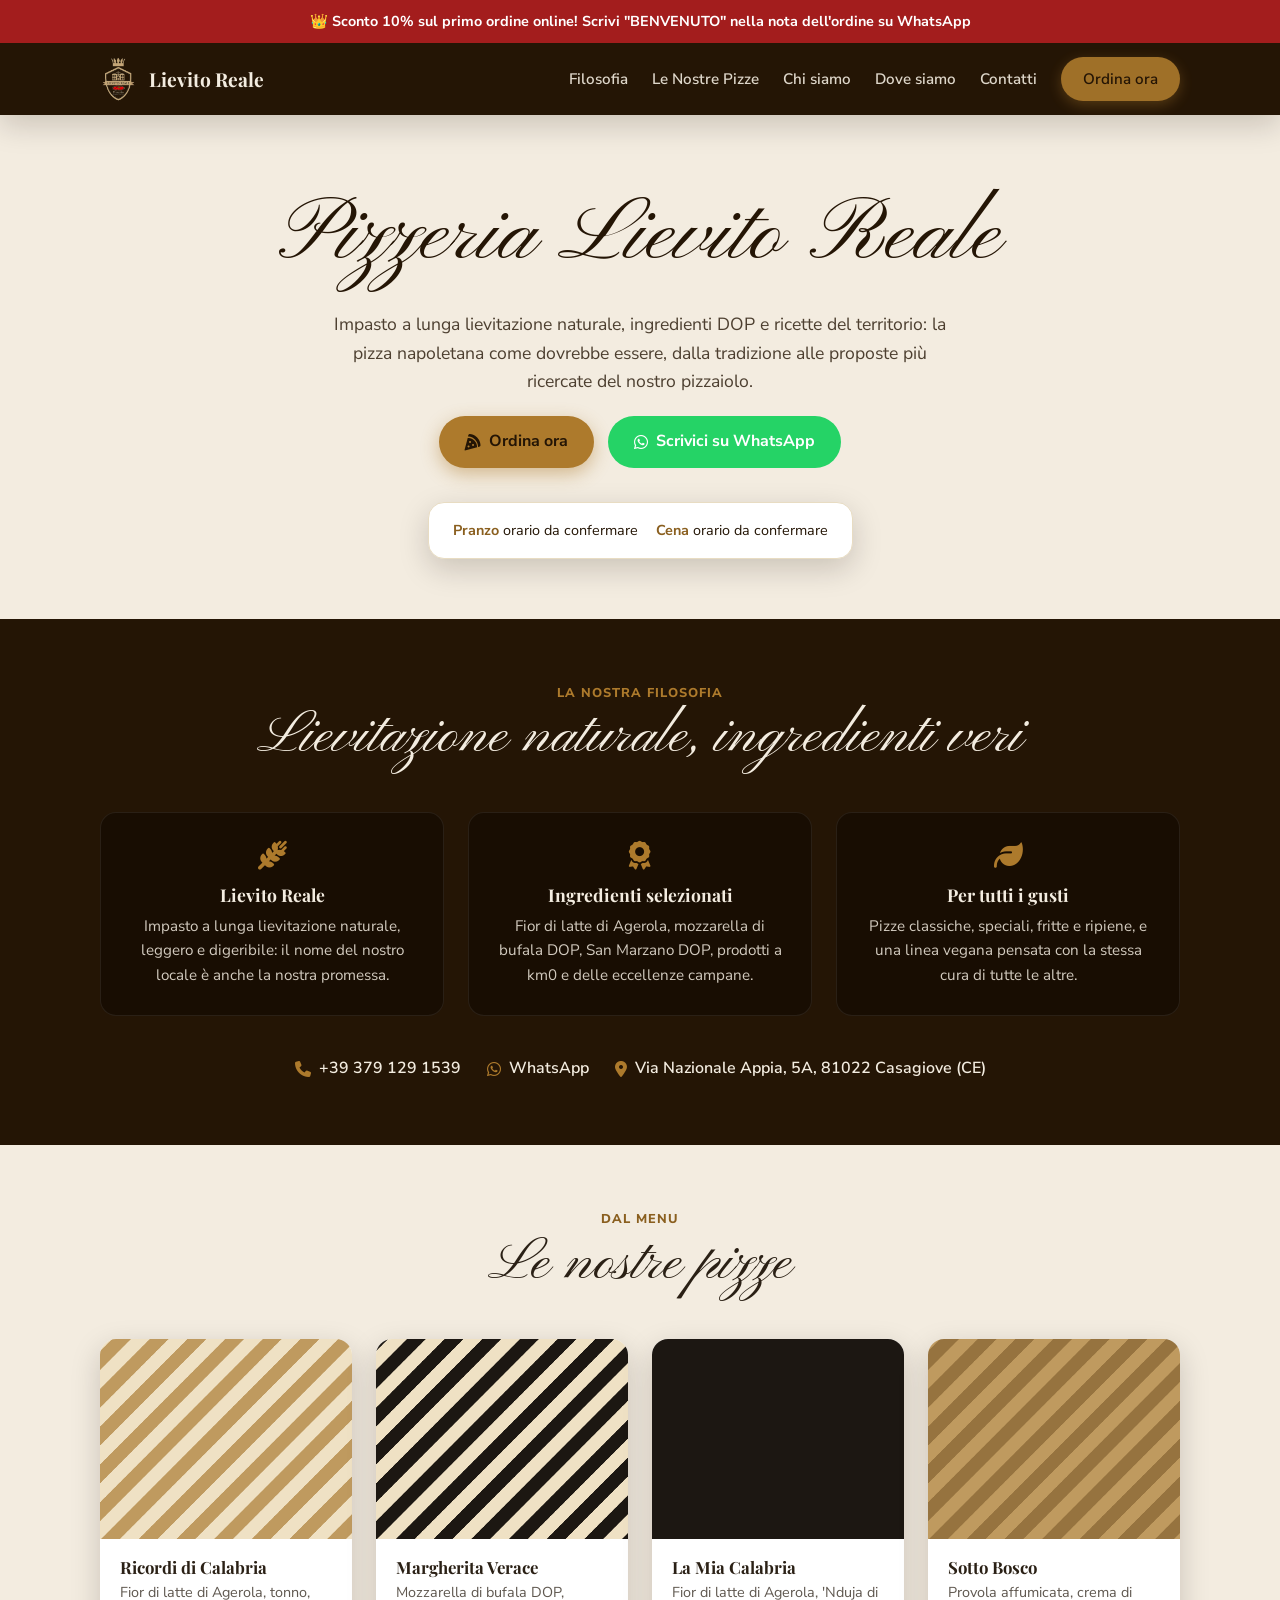
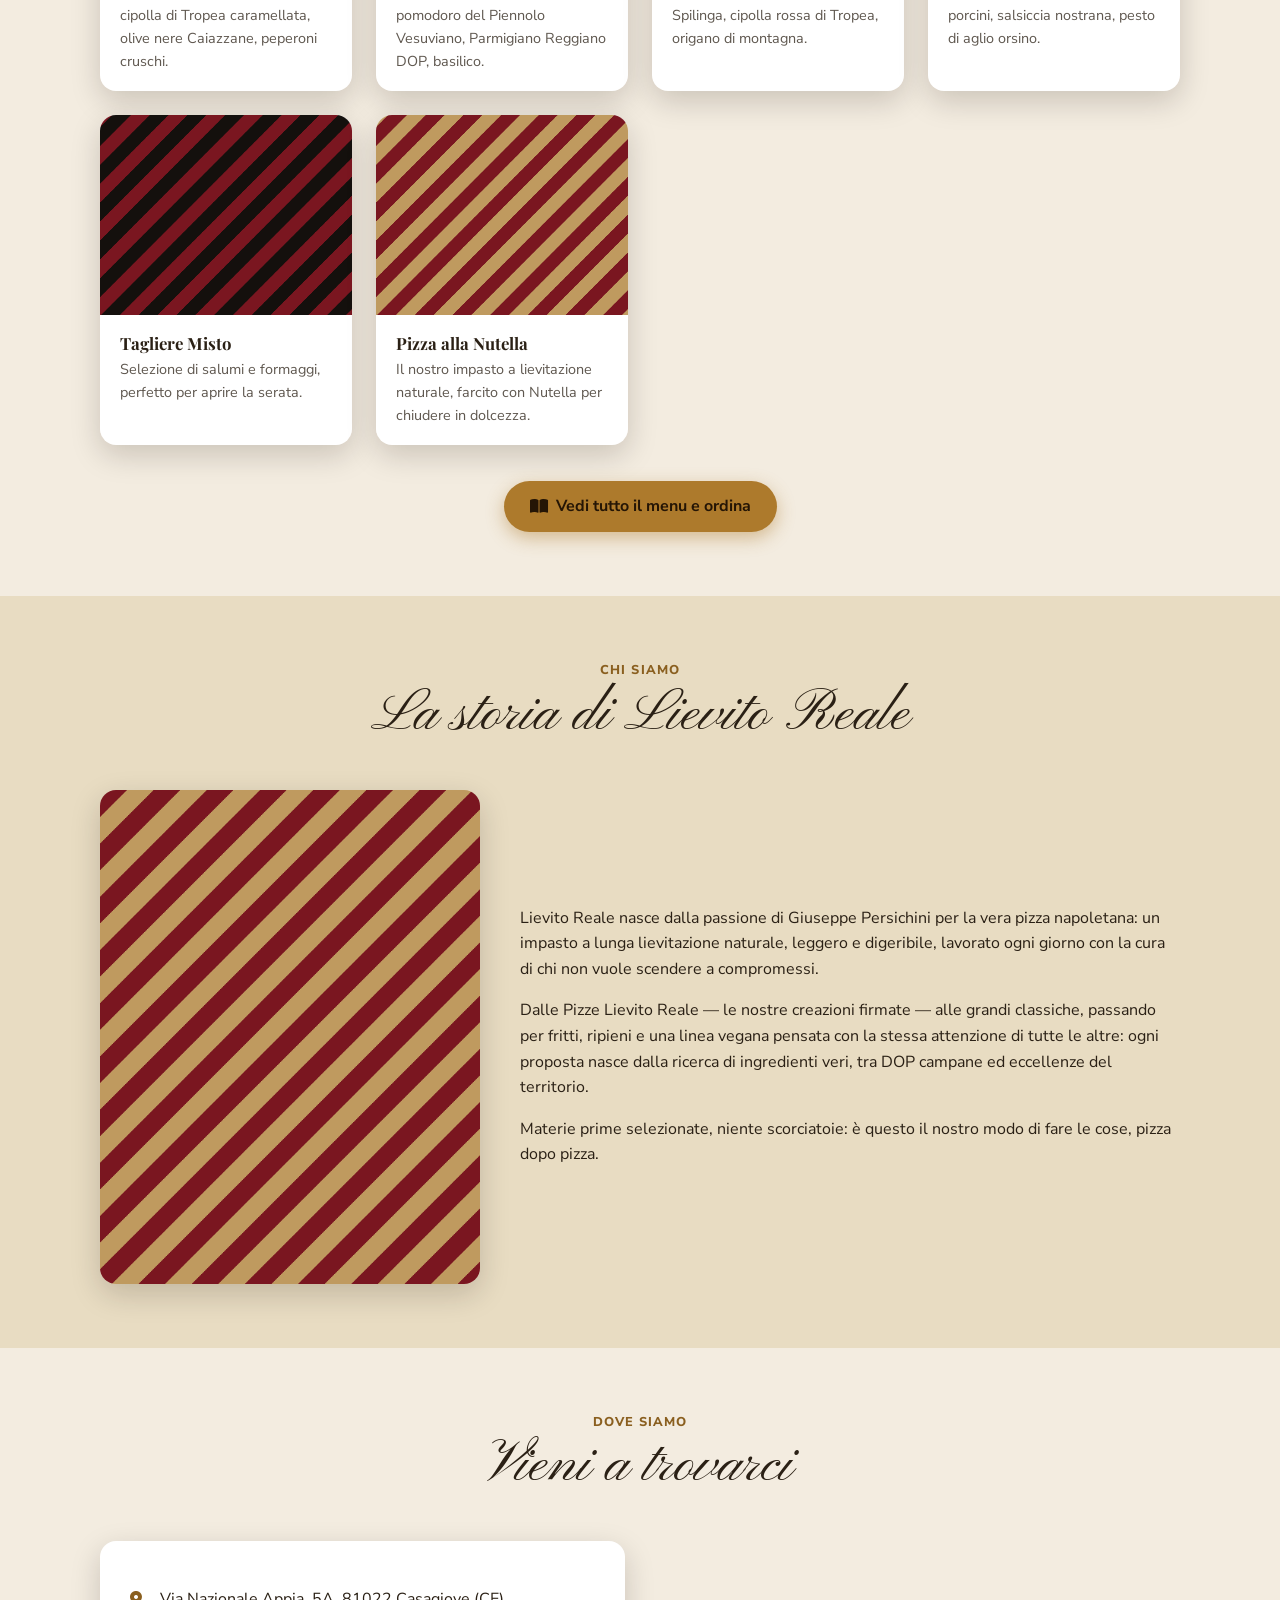
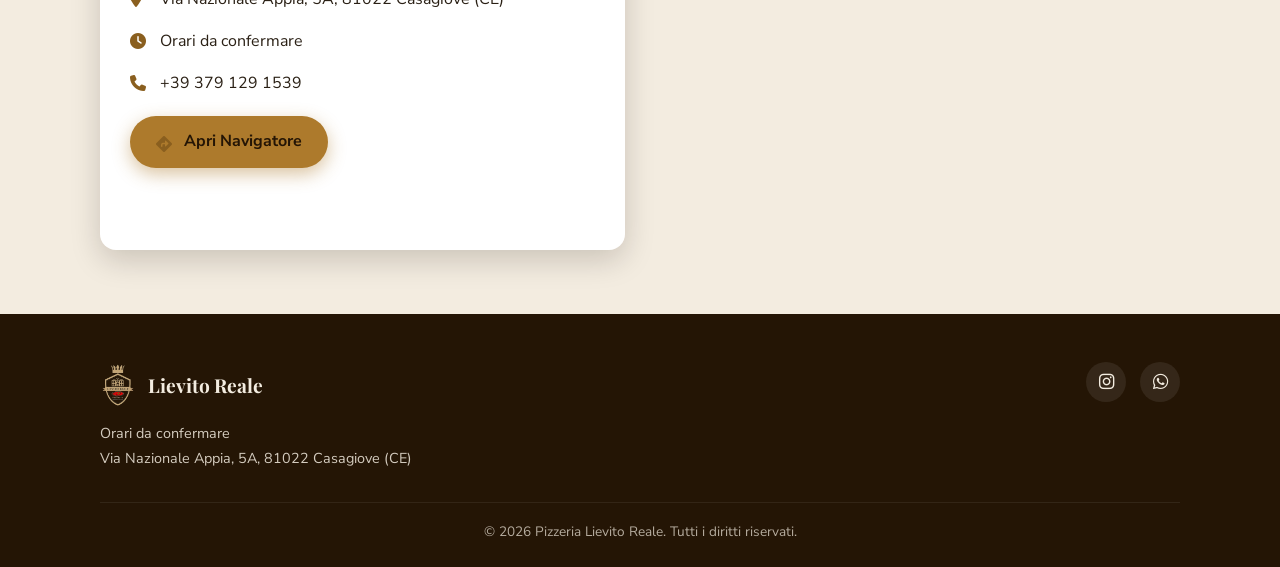
==== commit b28395d1: "Rafforza l'identita grafica: font script e palette piu calda Aggiunge Pinyon Script per titoli decor" ====
--- a/index.html
+++ b/index.html
@@ -17,7 +17,7 @@
 
 <link rel="icon" href="images/favicon.png">
 <link rel="preconnect" href="https://fonts.googleapis.com">
-<link href="https://fonts.googleapis.com/css2?family=Playfair+Display:wght@600;700;800&family=Nunito+Sans:wght@400;600;700&display=swap" rel="stylesheet">
+<link href="https://fonts.googleapis.com/css2?family=Pinyon+Script&family=Playfair+Display:wght@600;700;800&family=Nunito+Sans:wght@400;600;700&display=swap" rel="stylesheet">
 <link rel="stylesheet" href="https://cdnjs.cloudflare.com/ajax/libs/font-awesome/6.5.1/css/all.min.css">
 <link rel="stylesheet" href="css/site.css">
 </head>
--- a/css/site.css
+++ b/css/site.css
@@ -1,15 +1,16 @@
 :root {
-  --nero: #14100d;
-  --nero-2: #1c1712;
-  --crema: #faf5ea;
-  --crema-2: #efe1c4;
-  --oro: #bf9a5f;
-  --oro-scuro: #96733f;
-  --rosso: #7a1620;
-  --testo: #241f19;
+  --nero: #241505;
+  --nero-2: #180d02;
+  --crema: #f3ece0;
+  --crema-2: #e8dcc2;
+  --oro: #ad7a2c;
+  --oro-scuro: #8a5f1f;
+  --rosso: #a31d1d;
+  --testo: #2a2015;
   --bianco: #ffffff;
-  --ombra: 0 10px 30px rgba(20, 16, 13, 0.15);
+  --ombra: 0 10px 30px rgba(24, 13, 2, 0.18);
   --radius: 16px;
+  --font-script: "Pinyon Script", cursive;
   --font-titoli: "Playfair Display", serif;
   --font-testo: "Nunito Sans", sans-serif;
 }
@@ -71,7 +72,7 @@
   padding: 10px 22px;
   border-radius: 999px;
   font-size: 0.95rem;
-  box-shadow: 0 4px 14px rgba(191, 154, 95, 0.4);
+  box-shadow: 0 4px 14px rgba(173, 122, 44, 0.4);
   white-space: nowrap;
 }
 .cta-btn:hover { background: var(--oro-scuro); }
@@ -102,7 +103,7 @@
   padding: 70px 0 60px;
   text-align: center;
 }
-.hero h1 { font-size: clamp(2rem, 6vw, 3.4rem); color: var(--nero); }
+.hero h1 { font-family: var(--font-script); font-weight: 400; font-size: clamp(3.2rem, 11vw, 5.6rem); line-height: 1.15; color: var(--nero); margin-bottom: 0.25em; }
 .hero .sottotitolo { font-size: 1.1rem; opacity: 0.8; max-width: 620px; margin: 0 auto 1.2em; }
 .hero-azioni { display: flex; flex-wrap: wrap; justify-content: center; gap: 14px; margin: 20px 0 34px; }
 .btn {
@@ -114,7 +115,7 @@
   font-weight: 700;
   font-size: 1rem;
 }
-.btn-primario { background: var(--oro); color: var(--nero); box-shadow: 0 6px 18px rgba(191,154,95,0.45); }
+.btn-primario { background: var(--oro); color: var(--nero); box-shadow: 0 6px 18px rgba(173,122,44,0.45); }
 .btn-primario:hover { background: var(--oro-scuro); color: var(--bianco); }
 .btn-secondario { background: #25d366; color: var(--bianco); }
 .btn-secondario:hover { filter: brightness(0.92); }
@@ -142,7 +143,7 @@
   text-transform: uppercase;
   font-size: 0.8rem;
 }
-.section-titolo h2 { font-size: clamp(1.7rem, 4vw, 2.3rem); }
+.section-titolo h2 { font-family: var(--font-script); font-weight: 400; font-size: clamp(2.6rem, 7vw, 3.6rem); line-height: 1.2; }
 
 /* Filosofia (banda scura) */
 .filosofia { background: var(--nero); color: var(--crema); }
